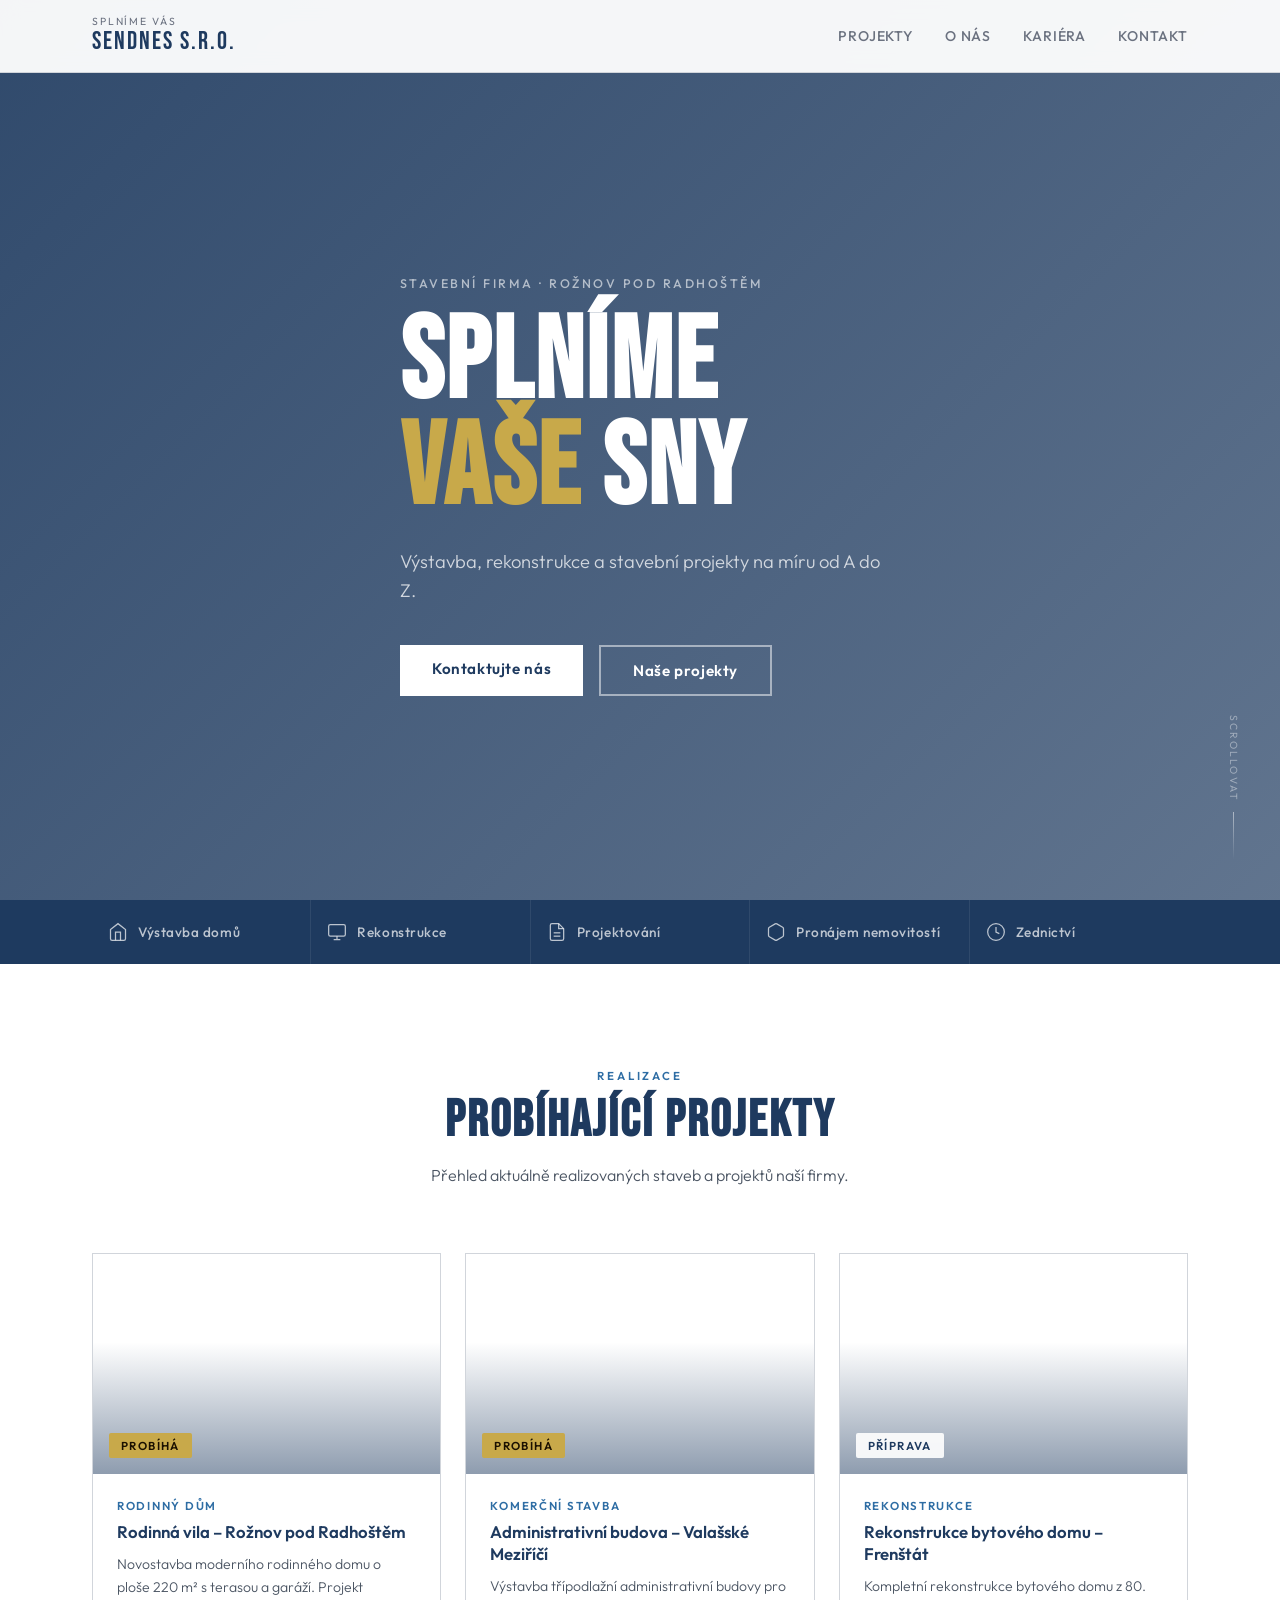
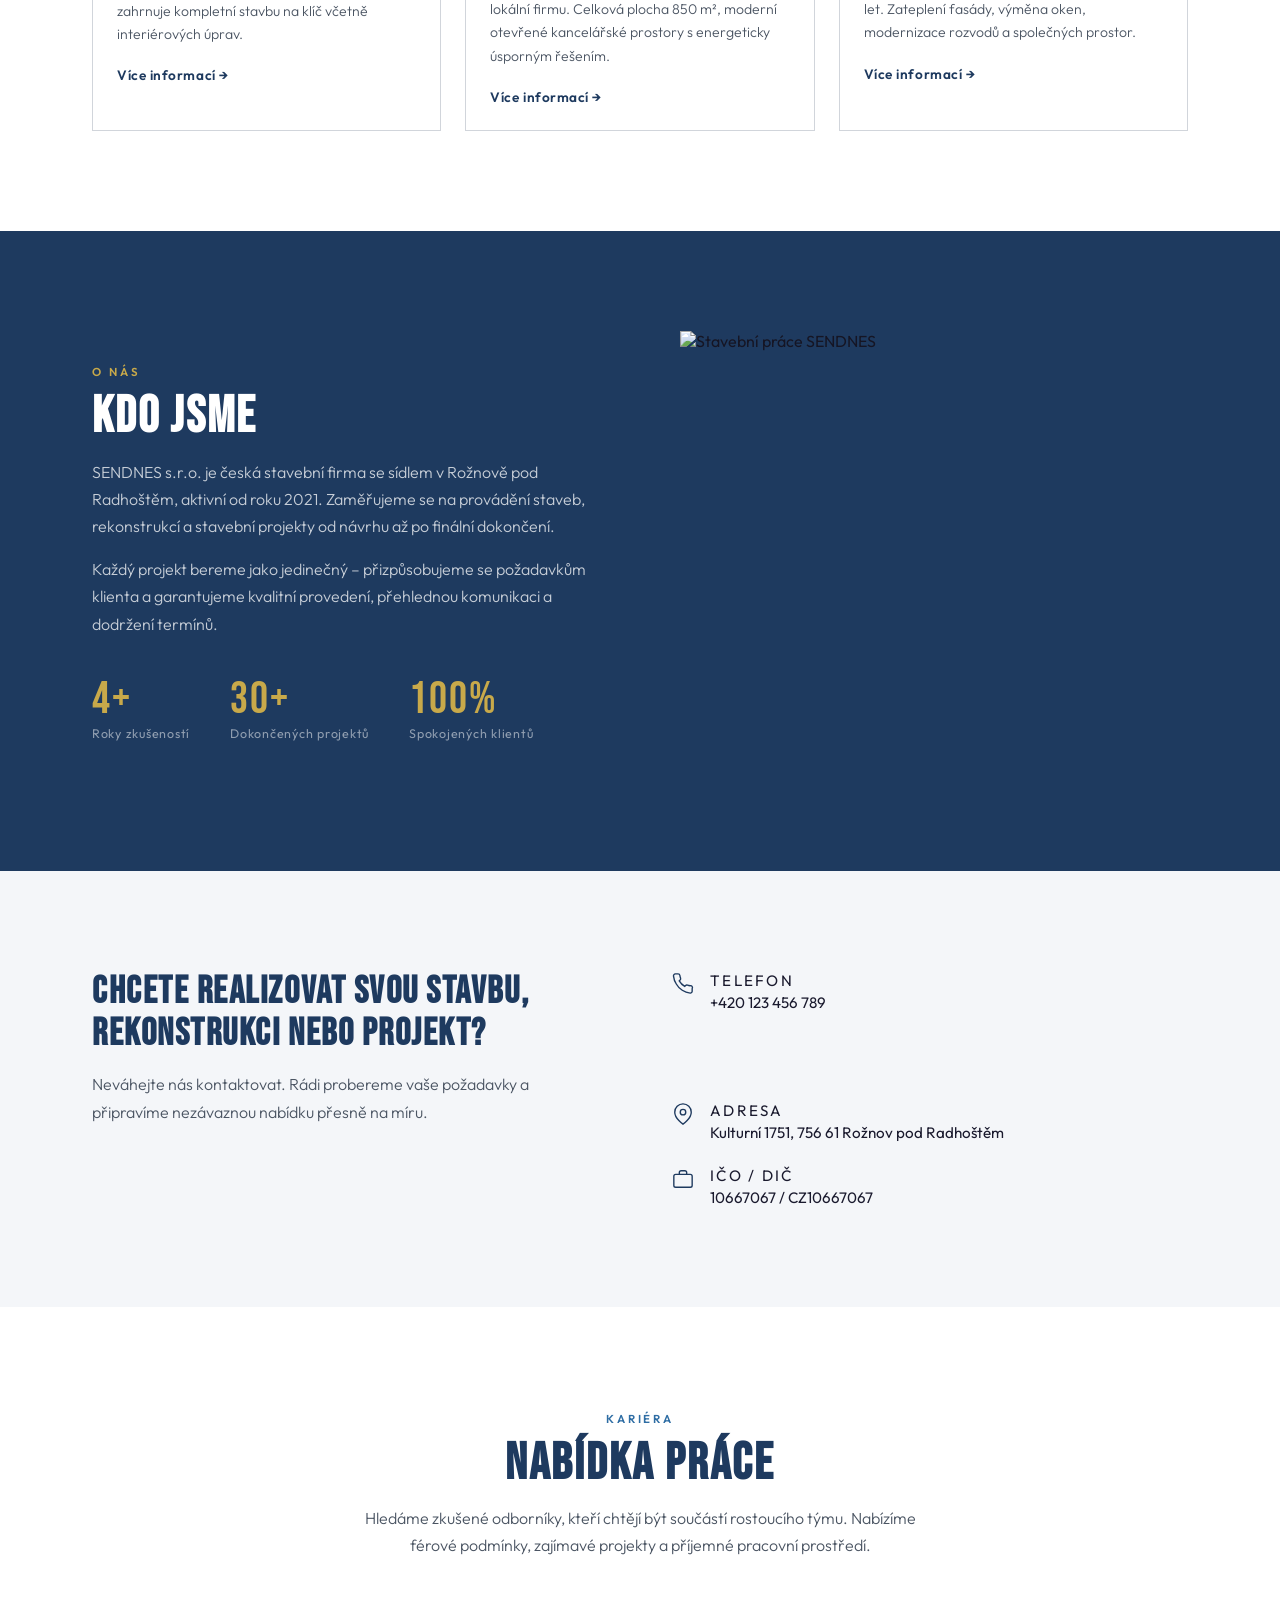
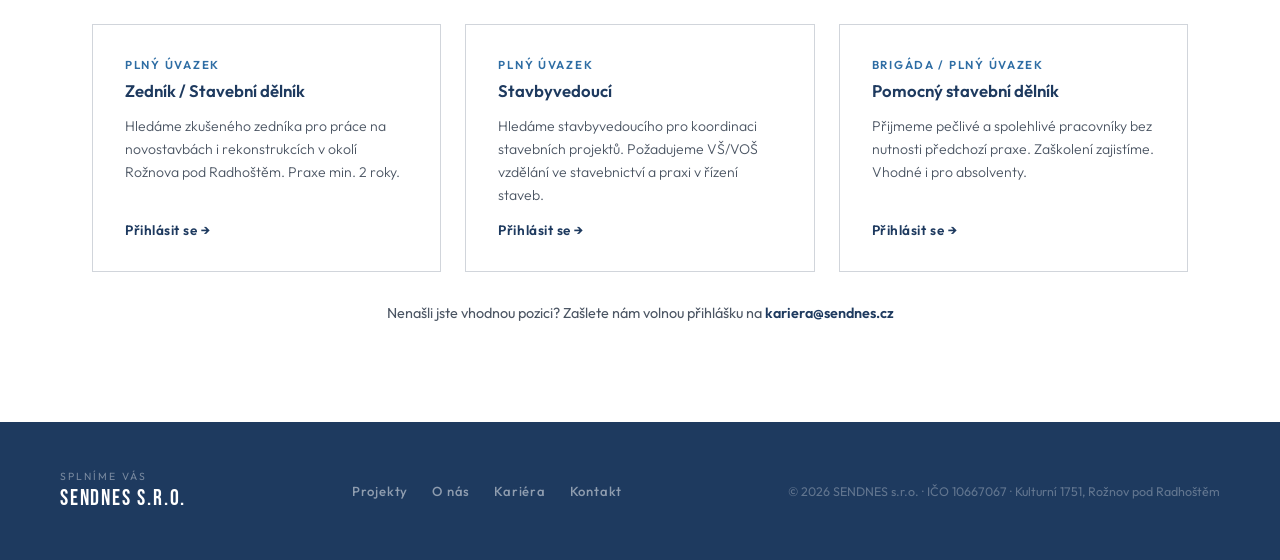
==== index.html @ 72c1f451 "Add files via upload" ====
<!DOCTYPE html>
<html lang="cs">
<head>
  <meta charset="UTF-8" />
  <meta name="viewport" content="width=device-width, initial-scale=1.0"/>
  <title>SENDNES s.r.o. – Stavební firma Rožnov pod Radhoštěm</title>
  <link rel="stylesheet" href="style.css"/>
  <link href="https://fonts.googleapis.com/css2?family=Bebas+Neue&family=Outfit:wght@300;400;500;600;700&display=swap" rel="stylesheet"/>
</head>
<body>
 
<!-- ─── NAV ─────────────────────────────────────── -->
<header id="site-header">
  <div class="nav-inner">
    <a href="#" class="brand">
      <span class="brand-slogan">Splníme vás</span>
      <span class="brand-name">SENDNES s.r.o.</span>
    </a>
    <nav class="main-nav">
      <a href="#projekty">Projekty</a>
      <a href="#o-nas">O nás</a>
      <a href="#nabidka-prace">Kariéra</a>
      <a href="#kontakt">Kontakt</a>
    </nav>
    <button class="burger" id="burger" aria-label="Menu">
      <span></span><span></span><span></span>
    </button>
  </div>
  <div class="mobile-menu" id="mobile-menu">
    <a href="#projekty" class="mobile-link">Projekty</a>
    <a href="#o-nas" class="mobile-link">O nás</a>
    <a href="#nabidka-prace" class="mobile-link">Kariéra</a>
    <a href="#kontakt" class="mobile-link">Kontakt</a>
  </div>
</header>
 
<!-- ─── HERO ─────────────────────────────────────── -->
<section class="hero">
  <div class="hero-bg"></div>
  <div class="hero-content">
    <p class="hero-tag">Stavební firma · Rožnov pod Radhoštěm</p>
    <h1 class="hero-title">
      Splníme<br/>
      <span class="hero-accent">vaše</span> sny
    </h1>
    <p class="hero-sub">Výstavba, rekonstrukce a stavební projekty na míru od A do Z.</p>
    <div class="hero-cta">
      <a href="#kontakt" class="btn btn-primary">Kontaktujte nás</a>
      <a href="#projekty" class="btn btn-outline">Naše projekty</a>
    </div>
  </div>
  <div class="hero-scroll">
    <span>Scrollovat</span>
    <div class="scroll-line"></div>
  </div>
</section>
 
<!-- ─── SERVICES STRIP ────────────────────────────── -->
<section class="services-strip">
  <div class="strip-inner">
    <div class="strip-item">
      <svg viewBox="0 0 24 24" fill="none" stroke="currentColor" stroke-width="1.5"><path d="M3 9l9-7 9 7v11a2 2 0 0 1-2 2H5a2 2 0 0 1-2-2z"/><polyline points="9 22 9 12 15 12 15 22"/></svg>
      <span>Výstavba domů</span>
    </div>
    <div class="strip-item">
      <svg viewBox="0 0 24 24" fill="none" stroke="currentColor" stroke-width="1.5"><rect x="2" y="3" width="20" height="14" rx="2"/><path d="M8 21h8m-4-4v4"/></svg>
      <span>Rekonstrukce</span>
    </div>
    <div class="strip-item">
      <svg viewBox="0 0 24 24" fill="none" stroke="currentColor" stroke-width="1.5"><path d="M14 2H6a2 2 0 0 0-2 2v16a2 2 0 0 0 2 2h12a2 2 0 0 0 2-2V8z"/><polyline points="14 2 14 8 20 8"/><line x1="16" y1="13" x2="8" y2="13"/><line x1="16" y1="17" x2="8" y2="17"/></svg>
      <span>Projektování</span>
    </div>
    <div class="strip-item">
      <svg viewBox="0 0 24 24" fill="none" stroke="currentColor" stroke-width="1.5"><path d="M21 16V8a2 2 0 0 0-1-1.73l-7-4a2 2 0 0 0-2 0l-7 4A2 2 0 0 0 3 8v8a2 2 0 0 0 1 1.73l7 4a2 2 0 0 0 2 0l7-4A2 2 0 0 0 21 16z"/></svg>
      <span>Pronájem nemovitostí</span>
    </div>
    <div class="strip-item">
      <svg viewBox="0 0 24 24" fill="none" stroke="currentColor" stroke-width="1.5"><circle cx="12" cy="12" r="10"/><polyline points="12 6 12 12 16 14"/></svg>
      <span>Zednictví</span>
    </div>
  </div>
</section>
 
<!-- ─── PROJECTS ──────────────────────────────────── -->
<section class="section" id="projekty">
  <div class="container">
    <div class="section-header">
      <span class="section-tag">Realizace</span>
      <h2 class="section-title">Probíhající projekty</h2>
      <p class="section-desc">Přehled aktuálně realizovaných staveb a projektů naší firmy.</p>
    </div>
    <div class="projects-grid">
 
      <!-- Project 1 -->
      <article class="project-card" data-project="1">
        <div class="project-img" style="background-image:url('https://images.unsplash.com/photo-1504307651254-35680f356dfd?w=800&q=80')">
          <div class="project-overlay">
            <span class="project-status ongoing">Probíhá</span>
          </div>
        </div>
        <div class="project-body">
          <span class="project-type">Rodinný dům</span>
          <h3>Rodinná vila – Rožnov pod Radhoštěm</h3>
          <p>Novostavba moderního rodinného domu o ploše 220 m² s terasou a garáží. Projekt zahrnuje kompletní stavbu na klíč včetně interiérových úprav.</p>
          <button class="project-detail-btn" onclick="openModal(1)">Více informací →</button>
        </div>
      </article>
 
      <!-- Project 2 -->
      <article class="project-card" data-project="2">
        <div class="project-img" style="background-image:url('https://images.unsplash.com/photo-1503387762-592deb58ef4e?w=800&q=80')">
          <div class="project-overlay">
            <span class="project-status ongoing">Probíhá</span>
          </div>
        </div>
        <div class="project-body">
          <span class="project-type">Komerční stavba</span>
          <h3>Administrativní budova – Valašské Meziříčí</h3>
          <p>Výstavba třípodlažní administrativní budovy pro lokální firmu. Celková plocha 850 m², moderní otevřené kancelářské prostory s energeticky úsporným řešením.</p>
          <button class="project-detail-btn" onclick="openModal(2)">Více informací →</button>
        </div>
      </article>
 
      <!-- Project 3 -->
      <article class="project-card" data-project="3">
        <div class="project-img" style="background-image:url('https://images.unsplash.com/photo-1558618666-fcd25c85cd64?w=800&q=80')">
          <div class="project-overlay">
            <span class="project-status planning">Příprava</span>
          </div>
        </div>
        <div class="project-body">
          <span class="project-type">Rekonstrukce</span>
          <h3>Rekonstrukce bytového domu – Frenštát</h3>
          <p>Kompletní rekonstrukce bytového domu z 80. let. Zateplení fasády, výměna oken, modernizace rozvodů a společných prostor.</p>
          <button class="project-detail-btn" onclick="openModal(3)">Více informací →</button>
        </div>
      </article>
 
    </div>
  </div>
</section>
 
<!-- ─── ABOUT ──────────────────────────────────────── -->
<section class="section section-dark" id="o-nas">
  <div class="container about-grid">
    <div class="about-text">
      <span class="section-tag light">O nás</span>
      <h2 class="section-title light">Kdo jsme</h2>
      <p>SENDNES s.r.o. je česká stavební firma se sídlem v Rožnově pod Radhoštěm, aktivní od roku 2021. Zaměřujeme se na provádění staveb, rekonstrukcí a stavební projekty od návrhu až po finální dokončení.</p>
      <p>Každý projekt bereme jako jedinečný – přizpůsobujeme se požadavkům klienta a garantujeme kvalitní provedení, přehlednou komunikaci a dodržení termínů.</p>
      <div class="about-stats">
        <div class="stat"><span class="stat-num">4+</span><span class="stat-label">Roky zkušeností</span></div>
        <div class="stat"><span class="stat-num">30+</span><span class="stat-label">Dokončených projektů</span></div>
        <div class="stat"><span class="stat-num">100%</span><span class="stat-label">Spokojených klientů</span></div>
      </div>
    </div>
    <div class="about-img">
      <img src="https://images.unsplash.com/photo-1581578731548-c64695cc6952?w=700&q=80" alt="Stavební práce SENDNES"/>
    </div>
  </div>
</section>
 
<!-- ─── CONTACT CTA ────────────────────────────────── -->
<section class="cta-section" id="kontakt">
  <div class="container">
    <div class="cta-box">
      <div class="cta-text">
        <h2>Chcete realizovat svou stavbu, rekonstrukci nebo projekt?</h2>
        <p>Neváhejte nás kontaktovat. Rádi probereme vaše požadavky a připravíme nezávaznou nabídku přesně na míru.</p>
      </div>
      <div class="contact-details">
        <div class="contact-item">
          <svg viewBox="0 0 24 24" fill="none" stroke="currentColor" stroke-width="1.5"><path d="M22 16.92v3a2 2 0 0 1-2.18 2 19.79 19.79 0 0 1-8.63-3.07A19.5 19.5 0 0 1 4.69 12 19.79 19.79 0 0 1 1.65 3.35 2 2 0 0 1 3.62 1h3a2 2 0 0 1 2 1.72c.127.96.361 1.903.7 2.81a2 2 0 0 1-.45 2.11L7.91 8.6a16 16 0 0 0 6 6l.92-.92a2 2 0 0 1 2.11-.45c.907.339 1.85.573 2.81.7A2 2 0 0 1 22 16.92z"/></svg>
          <div>
            <span class="contact-label">Telefon</span>
            <a href="tel:+420123456789">+420 123 456 789</a>
          </div>
        </div>
        <div class="contact-item">
          <svg viewBox="0 0 24 24" fill="none" stroke="currentColor" stroke-width="1.5"><path d="M4 4h16c1.1 0 2 .9 2 2v12c0 1.1-.9 2-2 2H4c-1.1 0-2-.9-2-2V6c0-1.1.9-2 2-2z"/><polyline points="22,6 12,13 2,6"/></svg>
          <div>
            <span class="contact-label">E-mail</span>
            <a href="mailto:info@sendnes.cz">info@sendnes.cz</a>
          </div>
        </div>
        <div class="contact-item">
          <svg viewBox="0 0 24 24" fill="none" stroke="currentColor" stroke-width="1.5"><path d="M21 10c0 7-9 13-9 13s-9-6-9-13a9 9 0 0 1 18 0z"/><circle cx="12" cy="10" r="3"/></svg>
          <div>
            <span class="contact-label">Adresa</span>
            <span>Kulturní 1751, 756 61 Rožnov pod Radhoštěm</span>
          </div>
        </div>
        <div class="contact-item">
          <svg viewBox="0 0 24 24" fill="none" stroke="currentColor" stroke-width="1.5"><rect x="2" y="7" width="20" height="14" rx="2"/><path d="M16 7V5a2 2 0 0 0-2-2h-4a2 2 0 0 0-2 2v2"/></svg>
          <div>
            <span class="contact-label">IČO / DIČ</span>
            <span>10667067 / CZ10667067</span>
          </div>
        </div>
      </div>
    </div>
  </div>
</section>
 
<!-- ─── CAREERS ─────────────────────────────────────── -->
<section class="section" id="nabidka-prace">
  <div class="container">
    <div class="section-header">
      <span class="section-tag">Kariéra</span>
      <h2 class="section-title">Nabídka práce</h2>
      <p class="section-desc">Hledáme zkušené odborníky, kteří chtějí být součástí rostoucího týmu. Nabízíme férové podmínky, zajímavé projekty a příjemné pracovní prostředí.</p>
    </div>
    <div class="jobs-grid">
      <div class="job-card">
        <div class="job-header">
          <span class="job-tag">Plný úvazek</span>
          <h3>Zedník / Stavební dělník</h3>
        </div>
        <p>Hledáme zkušeného zedníka pro práce na novostavbách i rekonstrukcích v okolí Rožnova pod Radhoštěm. Praxe min. 2 roky.</p>
        <a href="mailto:kariera@sendnes.cz?subject=Přihláška: Zedník" class="btn btn-job">Přihlásit se →</a>
      </div>
      <div class="job-card">
        <div class="job-header">
          <span class="job-tag">Plný úvazek</span>
          <h3>Stavbyvedoucí</h3>
        </div>
        <p>Hledáme stavbyvedoucího pro koordinaci stavebních projektů. Požadujeme VŠ/VOŠ vzdělání ve stavebnictví a praxi v řízení staveb.</p>
        <a href="mailto:kariera@sendnes.cz?subject=Přihláška: Stavbyvedoucí" class="btn btn-job">Přihlásit se →</a>
      </div>
      <div class="job-card">
        <div class="job-header">
          <span class="job-tag">Brigáda / Plný úvazek</span>
          <h3>Pomocný stavební dělník</h3>
        </div>
        <p>Přijmeme pečlivé a spolehlivé pracovníky bez nutnosti předchozí praxe. Zaškolení zajistíme. Vhodné i pro absolventy.</p>
        <a href="mailto:kariera@sendnes.cz?subject=Přihláška: Pomocný dělník" class="btn btn-job">Přihlásit se →</a>
      </div>
    </div>
    <p class="jobs-note">Nenašli jste vhodnou pozici? Zašlete nám volnou přihlášku na <a href="mailto:kariera@sendnes.cz">kariera@sendnes.cz</a></p>
  </div>
</section>
 
<!-- ─── FOOTER ─────────────────────────────────────── -->
<footer class="footer">
  <div class="footer-inner">
    <div class="footer-brand">
      <span class="footer-slogan">Splníme vás</span>
      <span class="footer-name">SENDNES s.r.o.</span>
    </div>
    <div class="footer-links">
      <a href="#projekty">Projekty</a>
      <a href="#o-nas">O nás</a>
      <a href="#nabidka-prace">Kariéra</a>
      <a href="#kontakt">Kontakt</a>
    </div>
    <div class="footer-legal">
      <p>© 2026 SENDNES s.r.o. · IČO 10667067 · Kulturní 1751, Rožnov pod Radhoštěm</p>
    </div>
  </div>
</footer>
 
<!-- ─── PROJECT MODAL ──────────────────────────────── -->
<div class="modal-overlay" id="modal-overlay" onclick="closeModal()">
  <div class="modal" id="modal" onclick="event.stopPropagation()">
    <button class="modal-close" onclick="closeModal()">✕</button>
    <div id="modal-content"></div>
  </div>
</div>
 
<script src="script.js"></script>
</body>
</html>
---- style.css ----
/* ─── VARIABLES ───────────────────────────────────── */
:root {
    --blue:       #1E3A5F;
    --blue-mid:   #2B527F;
    --blue-light: #2E6DA4;
    --gray:       #6B7280;
    --gray-light: #D1D5DB;
    --gray-bg:    #F4F6F9;
    --white:      #FFFFFF;
    --accent:     #C8A94A;
    --text:       #1A1A2E;
    --text-soft:  #4B5563;
   
    --font-display: 'Bebas Neue', sans-serif;
    --font-body:    'Outfit', sans-serif;
   
    --radius: 4px;
    --shadow: 0 4px 24px rgba(30,58,95,0.10);
    --shadow-lg: 0 12px 48px rgba(30,58,95,0.18);
    --transition: 0.28s cubic-bezier(0.4,0,0.2,1);
  }
   
  /* ─── RESET ────────────────────────────────────────── */
  *, *::before, *::after { box-sizing: border-box; margin: 0; padding: 0; }
  html { scroll-behavior: smooth; font-size: 16px; }
  body {
    font-family: var(--font-body);
    color: var(--text);
    background: var(--white);
    overflow-x: hidden;
  }
  img { display: block; max-width: 100%; }
  a { color: inherit; text-decoration: none; }
   
  /* ─── UTILITIES ────────────────────────────────────── */
  .container { max-width: 1160px; margin: 0 auto; padding: 0 32px; }
   
  .btn {
    display: inline-block;
    padding: 14px 32px;
    font-family: var(--font-body);
    font-weight: 600;
    font-size: 0.95rem;
    letter-spacing: 0.04em;
    cursor: pointer;
    border: none;
    transition: var(--transition);
  }
  .btn-primary {
    background: var(--white);
    color: var(--blue);
  }
  .btn-primary:hover { background: var(--gray-light); }
  .btn-outline {
    background: transparent;
    color: var(--white);
    border: 2px solid rgba(255,255,255,0.5);
  }
  .btn-outline:hover { border-color: var(--white); background: rgba(255,255,255,0.08); }
   
  /* ─── HEADER ───────────────────────────────────────── */
  #site-header {
    position: fixed;
    top: 0; left: 0; right: 0;
    z-index: 900;
    background: rgba(255,255,255,0.95);
    backdrop-filter: blur(10px);
    border-bottom: 1px solid var(--gray-light);
    transition: var(--transition);
  }
  #site-header.scrolled {
    box-shadow: var(--shadow);
  }
  .nav-inner {
    max-width: 1160px;
    margin: 0 auto;
    padding: 0 32px;
    height: 72px;
    display: flex;
    align-items: center;
    justify-content: space-between;
  }
  .brand {
    display: flex;
    flex-direction: column;
    line-height: 1;
    gap: 2px;
  }
  .brand-slogan {
    font-family: var(--font-body);
    font-size: 0.65rem;
    font-weight: 400;
    letter-spacing: 0.18em;
    color: var(--gray);
    text-transform: uppercase;
  }
  .brand-name {
    font-family: var(--font-display);
    font-size: 1.55rem;
    letter-spacing: 0.08em;
    color: var(--blue);
  }
  .main-nav { display: flex; gap: 32px; }
  .main-nav a {
    font-size: 0.88rem;
    font-weight: 500;
    letter-spacing: 0.06em;
    text-transform: uppercase;
    color: var(--gray);
    position: relative;
    transition: color var(--transition);
  }
  .main-nav a::after {
    content: '';
    position: absolute;
    bottom: -4px; left: 0;
    width: 0; height: 2px;
    background: var(--blue);
    transition: width var(--transition);
  }
  .main-nav a:hover { color: var(--blue); }
  .main-nav a:hover::after { width: 100%; }
   
  /* Burger */
  .burger {
    display: none;
    flex-direction: column;
    gap: 5px;
    background: none;
    border: none;
    cursor: pointer;
    padding: 4px;
  }
  .burger span {
    width: 24px; height: 2px;
    background: var(--blue);
    display: block;
    transition: var(--transition);
  }
   
  /* Mobile menu */
  .mobile-menu {
    display: none;
    flex-direction: column;
    padding: 16px 32px 24px;
    border-top: 1px solid var(--gray-light);
    background: var(--white);
  }
  .mobile-menu.open { display: flex; }
  .mobile-link {
    padding: 12px 0;
    font-weight: 600;
    font-size: 1rem;
    color: var(--blue);
    border-bottom: 1px solid var(--gray-light);
  }
   
  /* ─── HERO ─────────────────────────────────────────── */
  .hero {
    position: relative;
    height: 100vh;
    min-height: 600px;
    display: flex;
    align-items: center;
    overflow: hidden;
  }
  .hero-bg {
    position: absolute;
    inset: 0;
    background:
      linear-gradient(135deg, rgba(30,58,95,0.92) 0%, rgba(30,58,95,0.7) 100%),
      url('https://images.unsplash.com/photo-1541976590-713941681591?w=1600&q=80') center/cover no-repeat;
  }
  .hero-content {
    position: relative;
    z-index: 2;
    max-width: 1160px;
    margin: 0 auto;
    padding: 0 32px;
    padding-top: 72px;
  }
  .hero-tag {
    font-size: 0.78rem;
    font-weight: 500;
    letter-spacing: 0.2em;
    text-transform: uppercase;
    color: rgba(255,255,255,0.6);
    margin-bottom: 20px;
    opacity: 0;
    animation: fadeUp 0.7s 0.2s forwards;
  }
  .hero-title {
    font-family: var(--font-display);
    font-size: clamp(64px, 9vw, 120px);
    line-height: 0.92;
    color: var(--white);
    letter-spacing: 0.02em;
    margin-bottom: 24px;
    opacity: 0;
    animation: fadeUp 0.7s 0.4s forwards;
  }
  .hero-accent { color: var(--accent); }
  .hero-sub {
    font-size: 1.15rem;
    color: rgba(255,255,255,0.75);
    max-width: 480px;
    line-height: 1.6;
    margin-bottom: 40px;
    font-weight: 300;
    opacity: 0;
    animation: fadeUp 0.7s 0.6s forwards;
  }
  .hero-cta {
    display: flex;
    gap: 16px;
    flex-wrap: wrap;
    opacity: 0;
    animation: fadeUp 0.7s 0.8s forwards;
  }
  .hero-scroll {
    position: absolute;
    bottom: 40px;
    right: 40px;
    display: flex;
    flex-direction: column;
    align-items: center;
    gap: 10px;
    z-index: 2;
  }
  .hero-scroll span {
    font-size: 0.65rem;
    letter-spacing: 0.2em;
    text-transform: uppercase;
    color: rgba(255,255,255,0.4);
    writing-mode: vertical-rl;
  }
  .scroll-line {
    width: 1px; height: 48px;
    background: linear-gradient(to bottom, rgba(255,255,255,0.5), transparent);
    animation: scrollPulse 2s infinite;
  }
  @keyframes scrollPulse {
    0%, 100% { opacity: 0.4; transform: scaleY(1); }
    50% { opacity: 1; transform: scaleY(1.2); }
  }
  @keyframes fadeUp {
    from { opacity: 0; transform: translateY(24px); }
    to   { opacity: 1; transform: translateY(0); }
  }
   
  /* ─── SERVICES STRIP ─────────────────────────────── */
  .services-strip {
    background: var(--blue);
    padding: 0;
  }
  .strip-inner {
    max-width: 1160px;
    margin: 0 auto;
    padding: 0 32px;
    display: flex;
    justify-content: space-between;
    flex-wrap: wrap;
  }
  .strip-item {
    display: flex;
    align-items: center;
    gap: 10px;
    padding: 22px 16px;
    color: rgba(255,255,255,0.7);
    font-size: 0.85rem;
    font-weight: 500;
    letter-spacing: 0.04em;
    transition: color var(--transition);
    flex: 1;
    min-width: 140px;
    border-right: 1px solid rgba(255,255,255,0.08);
  }
  .strip-item:last-child { border-right: none; }
  .strip-item:hover { color: var(--white); }
  .strip-item svg { width: 20px; height: 20px; flex-shrink: 0; }
   
  /* ─── SECTION BASE ───────────────────────────────── */
  .section { padding: 100px 0; }
  .section-dark { background: var(--blue); }
  .section-header {
    text-align: center;
    max-width: 600px;
    margin: 0 auto 64px;
  }
  .section-tag {
    display: inline-block;
    font-size: 0.72rem;
    font-weight: 600;
    letter-spacing: 0.25em;
    text-transform: uppercase;
    color: var(--blue-light);
    margin-bottom: 12px;
  }
  .section-tag.light { color: var(--accent); }
  .section-title {
    font-family: var(--font-display);
    font-size: clamp(36px, 4vw, 52px);
    letter-spacing: 0.04em;
    color: var(--blue);
    line-height: 1;
    margin-bottom: 16px;
  }
  .section-title.light { color: var(--white); }
  .section-desc { color: var(--text-soft); line-height: 1.7; font-weight: 300; }
   
  /* ─── PROJECTS GRID ──────────────────────────────── */
  .projects-grid {
    display: grid;
    grid-template-columns: repeat(3, 1fr);
    gap: 24px;
  }
  .project-card {
    background: var(--white);
    border: 1px solid var(--gray-light);
    overflow: hidden;
    transition: transform var(--transition), box-shadow var(--transition);
    cursor: pointer;
  }
  .project-card:hover {
    transform: translateY(-6px);
    box-shadow: var(--shadow-lg);
  }
  .project-img {
    height: 220px;
    background-size: cover;
    background-position: center;
    position: relative;
  }
  .project-overlay {
    position: absolute;
    inset: 0;
    background: linear-gradient(to bottom, transparent 40%, rgba(30,58,95,0.5) 100%);
    display: flex;
    align-items: flex-end;
    padding: 16px;
  }
  .project-status {
    font-size: 0.72rem;
    font-weight: 600;
    letter-spacing: 0.12em;
    text-transform: uppercase;
    padding: 5px 12px;
    border-radius: 2px;
  }
  .project-status.ongoing { background: var(--accent); color: #1a1000; }
  .project-status.planning { background: rgba(255,255,255,0.9); color: var(--blue); }
  .project-body { padding: 24px; }
  .project-type {
    font-size: 0.72rem;
    font-weight: 600;
    letter-spacing: 0.15em;
    text-transform: uppercase;
    color: var(--blue-light);
    display: block;
    margin-bottom: 8px;
  }
  .project-body h3 {
    font-size: 1.05rem;
    font-weight: 600;
    margin-bottom: 10px;
    color: var(--blue);
    line-height: 1.3;
  }
  .project-body p {
    font-size: 0.88rem;
    color: var(--text-soft);
    line-height: 1.65;
    margin-bottom: 18px;
    font-weight: 300;
  }
  .project-detail-btn {
    background: none;
    border: none;
    font-family: var(--font-body);
    font-size: 0.85rem;
    font-weight: 600;
    color: var(--blue);
    cursor: pointer;
    letter-spacing: 0.04em;
    transition: color var(--transition);
    padding: 0;
  }
  .project-detail-btn:hover { color: var(--blue-light); }
   
  /* ─── ABOUT ──────────────────────────────────────── */
  .about-grid {
    display: grid;
    grid-template-columns: 1fr 1fr;
    gap: 80px;
    align-items: center;
  }
  .about-text p {
    color: rgba(255,255,255,0.75);
    line-height: 1.7;
    margin-bottom: 16px;
    font-weight: 300;
    font-size: 1rem;
  }
  .about-stats {
    display: flex;
    gap: 40px;
    margin-top: 40px;
  }
  .stat { display: flex; flex-direction: column; gap: 4px; }
  .stat-num {
    font-family: var(--font-display);
    font-size: 2.8rem;
    color: var(--accent);
    letter-spacing: 0.04em;
    line-height: 1;
  }
  .stat-label {
    font-size: 0.78rem;
    color: rgba(255,255,255,0.5);
    font-weight: 400;
    letter-spacing: 0.06em;
  }
  .about-img img {
    width: 100%;
    height: 440px;
    object-fit: cover;
    filter: saturate(0.7) contrast(1.05);
  }
   
  /* ─── CONTACT CTA ─────────────────────────────────── */
  .cta-section { padding: 100px 0; background: var(--gray-bg); }
  .cta-box {
    display: grid;
    grid-template-columns: 1fr 1fr;
    gap: 64px;
    align-items: start;
  }
  .cta-text h2 {
    font-family: var(--font-display);
    font-size: clamp(28px, 3vw, 42px);
    color: var(--blue);
    letter-spacing: 0.04em;
    line-height: 1.1;
    margin-bottom: 16px;
  }
  .cta-text p {
    color: var(--text-soft);
    line-height: 1.7;
    font-weight: 300;
  }
  .contact-details { display: flex; flex-direction: column; gap: 24px; }
  .contact-item {
    display: flex;
    gap: 16px;
    align-items: flex-start;
  }
  .contact-item svg {
    width: 22px; height: 22px;
    color: var(--blue);
    flex-shrink: 0;
    margin-top: 2px;
  }
  .contact-item div { display: flex; flex-direction: column; gap: 3px; }
  .contact-label {
    font-size: 0.72rem;
    font-weight: 600;
    letter-spacing: 0.15em;
    text-transform: uppercase;
    color: var(--gray);
  }
  .contact-item a,
  .contact-item span {
    font-size: 0.95rem;
    color: var(--text);
    font-weight: 400;
  }
  .contact-item a:hover { color: var(--blue); }
   
  /* ─── CAREERS ─────────────────────────────────────── */
  .jobs-grid {
    display: grid;
    grid-template-columns: repeat(3, 1fr);
    gap: 24px;
    margin-bottom: 32px;
  }
  .job-card {
    border: 1px solid var(--gray-light);
    padding: 32px;
    display: flex;
    flex-direction: column;
    gap: 14px;
    transition: border-color var(--transition), box-shadow var(--transition);
  }
  .job-card:hover {
    border-color: var(--blue);
    box-shadow: var(--shadow);
  }
  .job-header { display: flex; flex-direction: column; gap: 8px; }
  .job-tag {
    font-size: 0.72rem;
    font-weight: 600;
    letter-spacing: 0.15em;
    text-transform: uppercase;
    color: var(--blue-light);
  }
  .job-card h3 {
    font-size: 1.05rem;
    font-weight: 600;
    color: var(--blue);
  }
  .job-card p {
    font-size: 0.88rem;
    color: var(--text-soft);
    line-height: 1.65;
    font-weight: 300;
    flex: 1;
  }
  .btn-job {
    display: inline-block;
    font-size: 0.85rem;
    font-weight: 600;
    color: var(--blue);
    letter-spacing: 0.04em;
    transition: color var(--transition);
    padding: 0;
    background: none;
    border: none;
    font-family: var(--font-body);
    cursor: pointer;
    text-align: left;
  }
  .btn-job:hover { color: var(--blue-light); }
  .jobs-note {
    text-align: center;
    font-size: 0.9rem;
    color: var(--text-soft);
  }
  .jobs-note a { color: var(--blue); font-weight: 600; }
  .jobs-note a:hover { text-decoration: underline; }
   
  /* ─── FOOTER ──────────────────────────────────────── */
  .footer {
    background: var(--blue);
    padding: 48px 32px;
  }
  .footer-inner {
    max-width: 1160px;
    margin: 0 auto;
    display: flex;
    flex-wrap: wrap;
    gap: 24px;
    align-items: center;
    justify-content: space-between;
  }
  .footer-brand { display: flex; flex-direction: column; gap: 2px; }
  .footer-slogan {
    font-size: 0.65rem;
    letter-spacing: 0.2em;
    text-transform: uppercase;
    color: rgba(255,255,255,0.4);
  }
  .footer-name {
    font-family: var(--font-display);
    font-size: 1.4rem;
    letter-spacing: 0.08em;
    color: var(--white);
  }
  .footer-links { display: flex; gap: 24px; flex-wrap: wrap; }
  .footer-links a {
    font-size: 0.82rem;
    color: rgba(255,255,255,0.5);
    font-weight: 500;
    letter-spacing: 0.06em;
    transition: color var(--transition);
  }
  .footer-links a:hover { color: var(--white); }
  .footer-legal { color: rgba(255,255,255,0.3); font-size: 0.78rem; }
   
  /* ─── MODAL ───────────────────────────────────────── */
  .modal-overlay {
    position: fixed;
    inset: 0;
    background: rgba(10,20,40,0.7);
    backdrop-filter: blur(6px);
    z-index: 1000;
    display: flex;
    align-items: center;
    justify-content: center;
    padding: 32px;
    opacity: 0;
    pointer-events: none;
    transition: opacity var(--transition);
  }
  .modal-overlay.open {
    opacity: 1;
    pointer-events: all;
  }
  .modal {
    background: var(--white);
    max-width: 680px;
    width: 100%;
    max-height: 80vh;
    overflow-y: auto;
    padding: 48px;
    position: relative;
    transform: translateY(20px);
    transition: transform var(--transition);
  }
  .modal-overlay.open .modal { transform: translateY(0); }
  .modal-close {
    position: absolute;
    top: 20px; right: 24px;
    background: none;
    border: none;
    font-size: 1.2rem;
    cursor: pointer;
    color: var(--gray);
  }
  .modal-close:hover { color: var(--blue); }
  .modal-project-img {
    width: 100%;
    height: 280px;
    object-fit: cover;
    margin-bottom: 28px;
  }
  .modal-tag {
    font-size: 0.72rem;
    font-weight: 600;
    letter-spacing: 0.15em;
    text-transform: uppercase;
    color: var(--blue-light);
    display: block;
    margin-bottom: 8px;
  }
  .modal h2 {
    font-family: var(--font-display);
    font-size: 2rem;
    color: var(--blue);
    letter-spacing: 0.04em;
    margin-bottom: 16px;
  }
  .modal p {
    color: var(--text-soft);
    line-height: 1.7;
    margin-bottom: 12px;
    font-size: 0.95rem;
  }
  .modal-details {
    display: grid;
    grid-template-columns: 1fr 1fr;
    gap: 16px;
    margin-top: 24px;
    padding-top: 24px;
    border-top: 1px solid var(--gray-light);
  }
  .modal-detail-item { display: flex; flex-direction: column; gap: 4px; }
  .modal-detail-label {
    font-size: 0.7rem;
    font-weight: 600;
    letter-spacing: 0.15em;
    text-transform: uppercase;
    color: var(--gray);
  }
  .modal-detail-value { font-size: 0.92rem; color: var(--text); font-weight: 500; }
   
  /* ─── RESPONSIVE ──────────────────────────────────── */
  @media (max-width: 960px) {
    .projects-grid, .jobs-grid { grid-template-columns: 1fr 1fr; }
    .about-grid { grid-template-columns: 1fr; gap: 48px; }
    .cta-box { grid-template-columns: 1fr; gap: 40px; }
    .about-img img { height: 300px; }
  }
  @media (max-width: 680px) {
    .main-nav { display: none; }
    .burger { display: flex; }
    .projects-grid, .jobs-grid { grid-template-columns: 1fr; }
    .hero-title { font-size: 56px; }
    .strip-inner { gap: 0; }
    .strip-item { flex: 0 0 50%; border-bottom: 1px solid rgba(255,255,255,0.08); }
    .strip-item:nth-child(odd) { border-right: 1px solid rgba(255,255,255,0.08); }
    .strip-item:nth-child(even) { border-right: none; }
    .about-stats { gap: 24px; flex-wrap: wrap; }
    .modal { padding: 32px 24px; }
    .modal-details { grid-template-columns: 1fr; }
    .footer-inner { flex-direction: column; align-items: flex-start; gap: 20px; }
  }
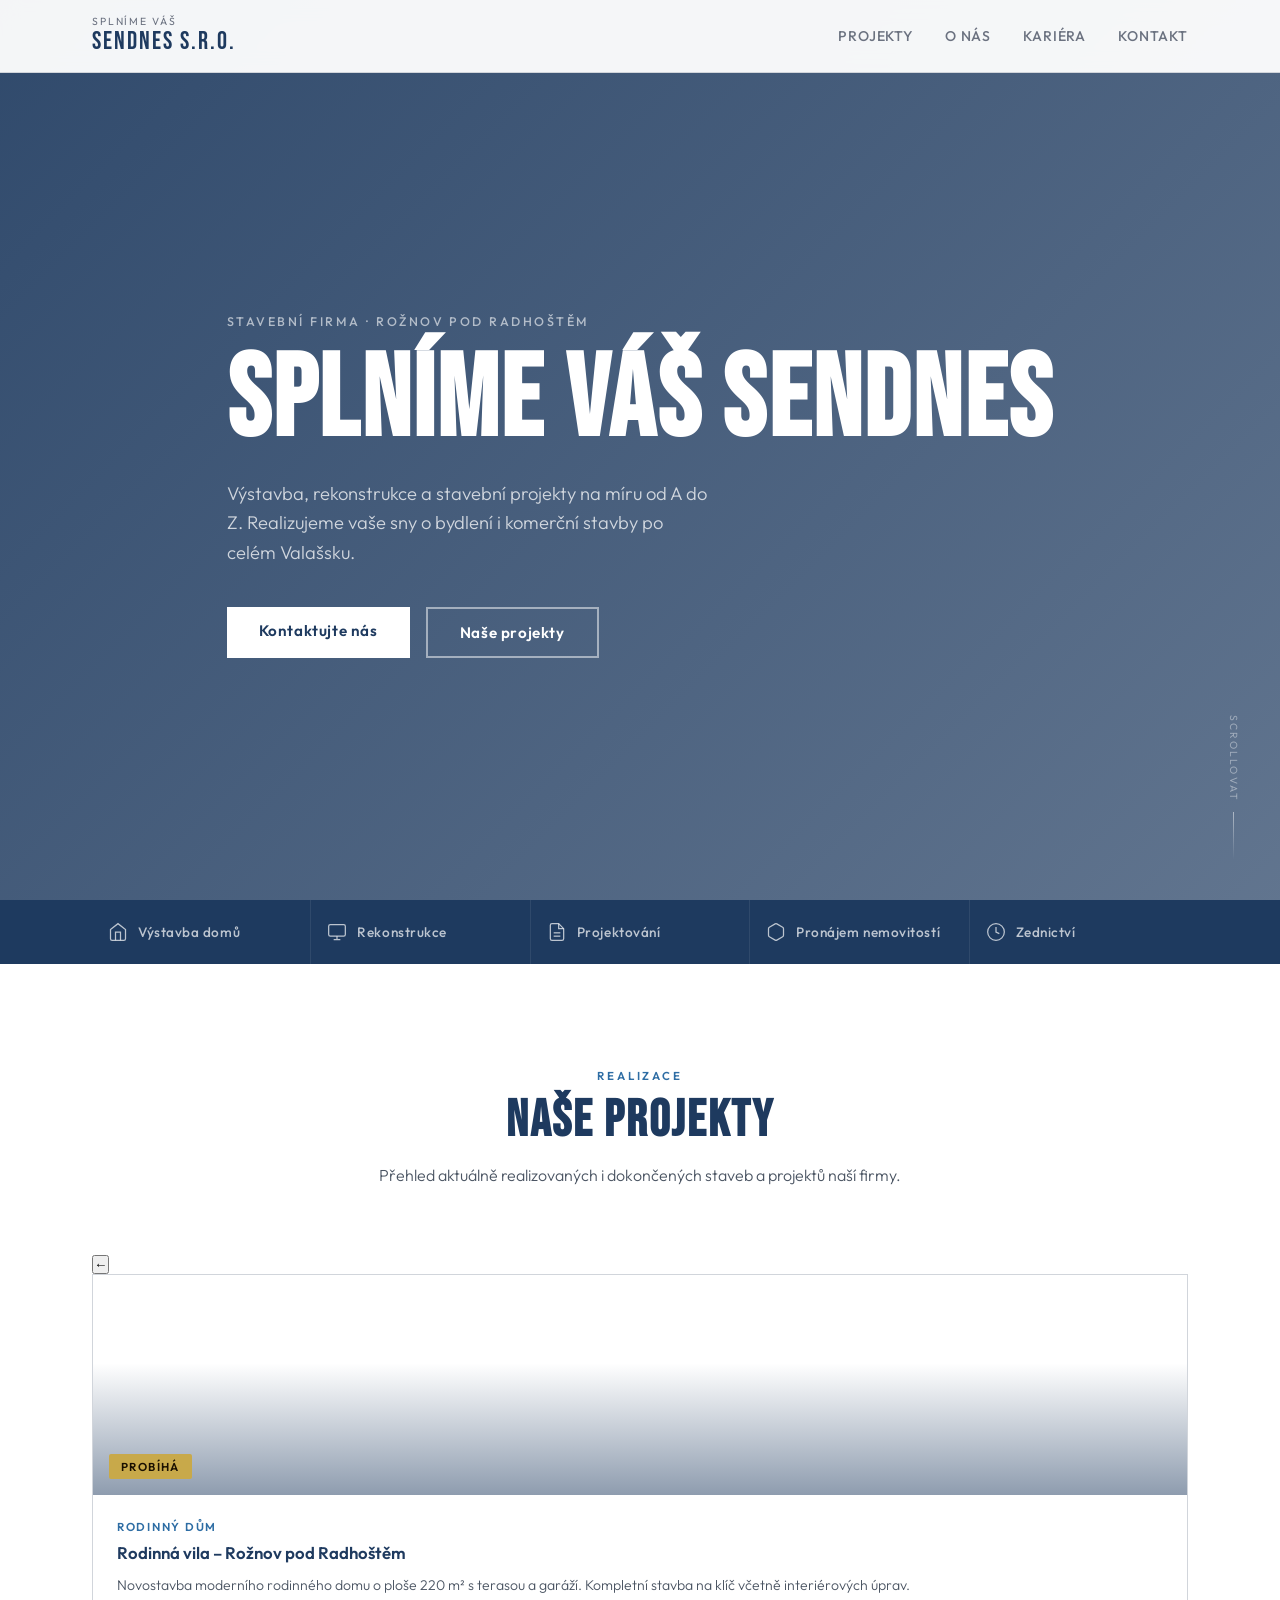
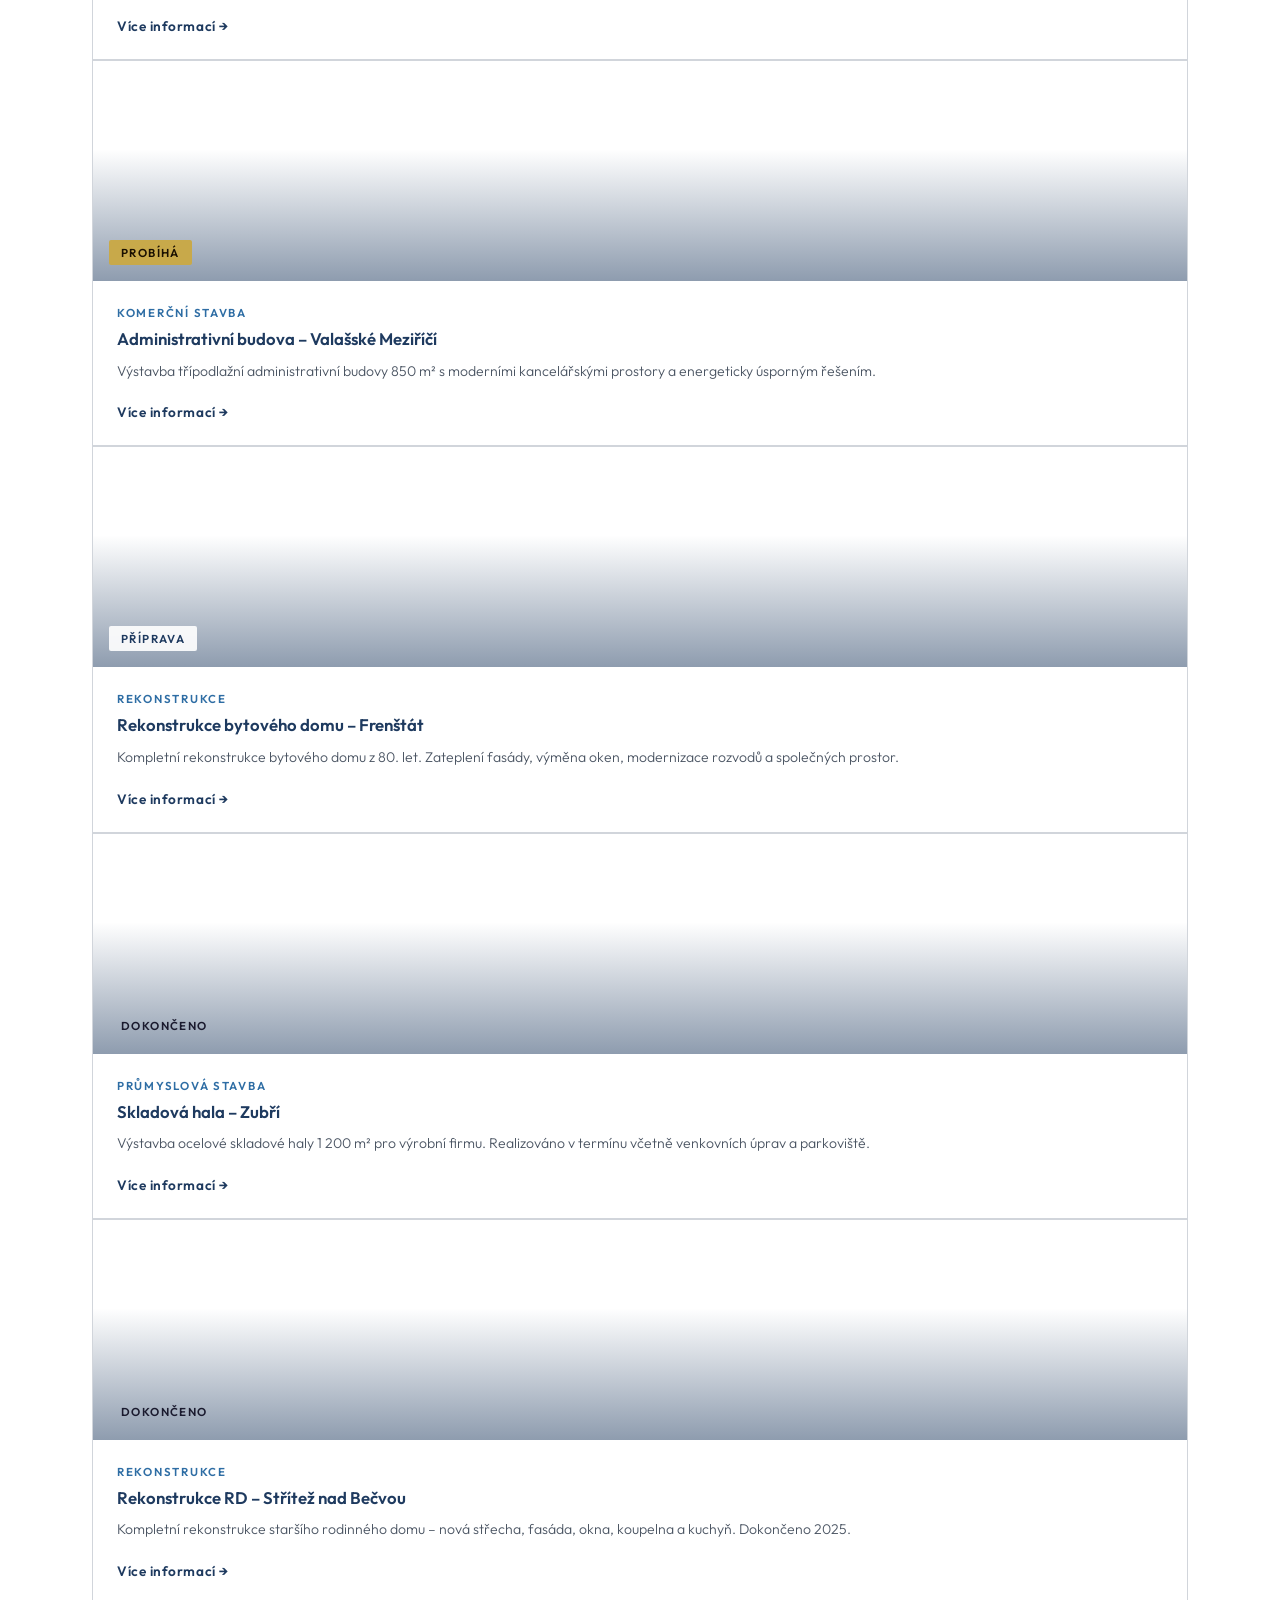
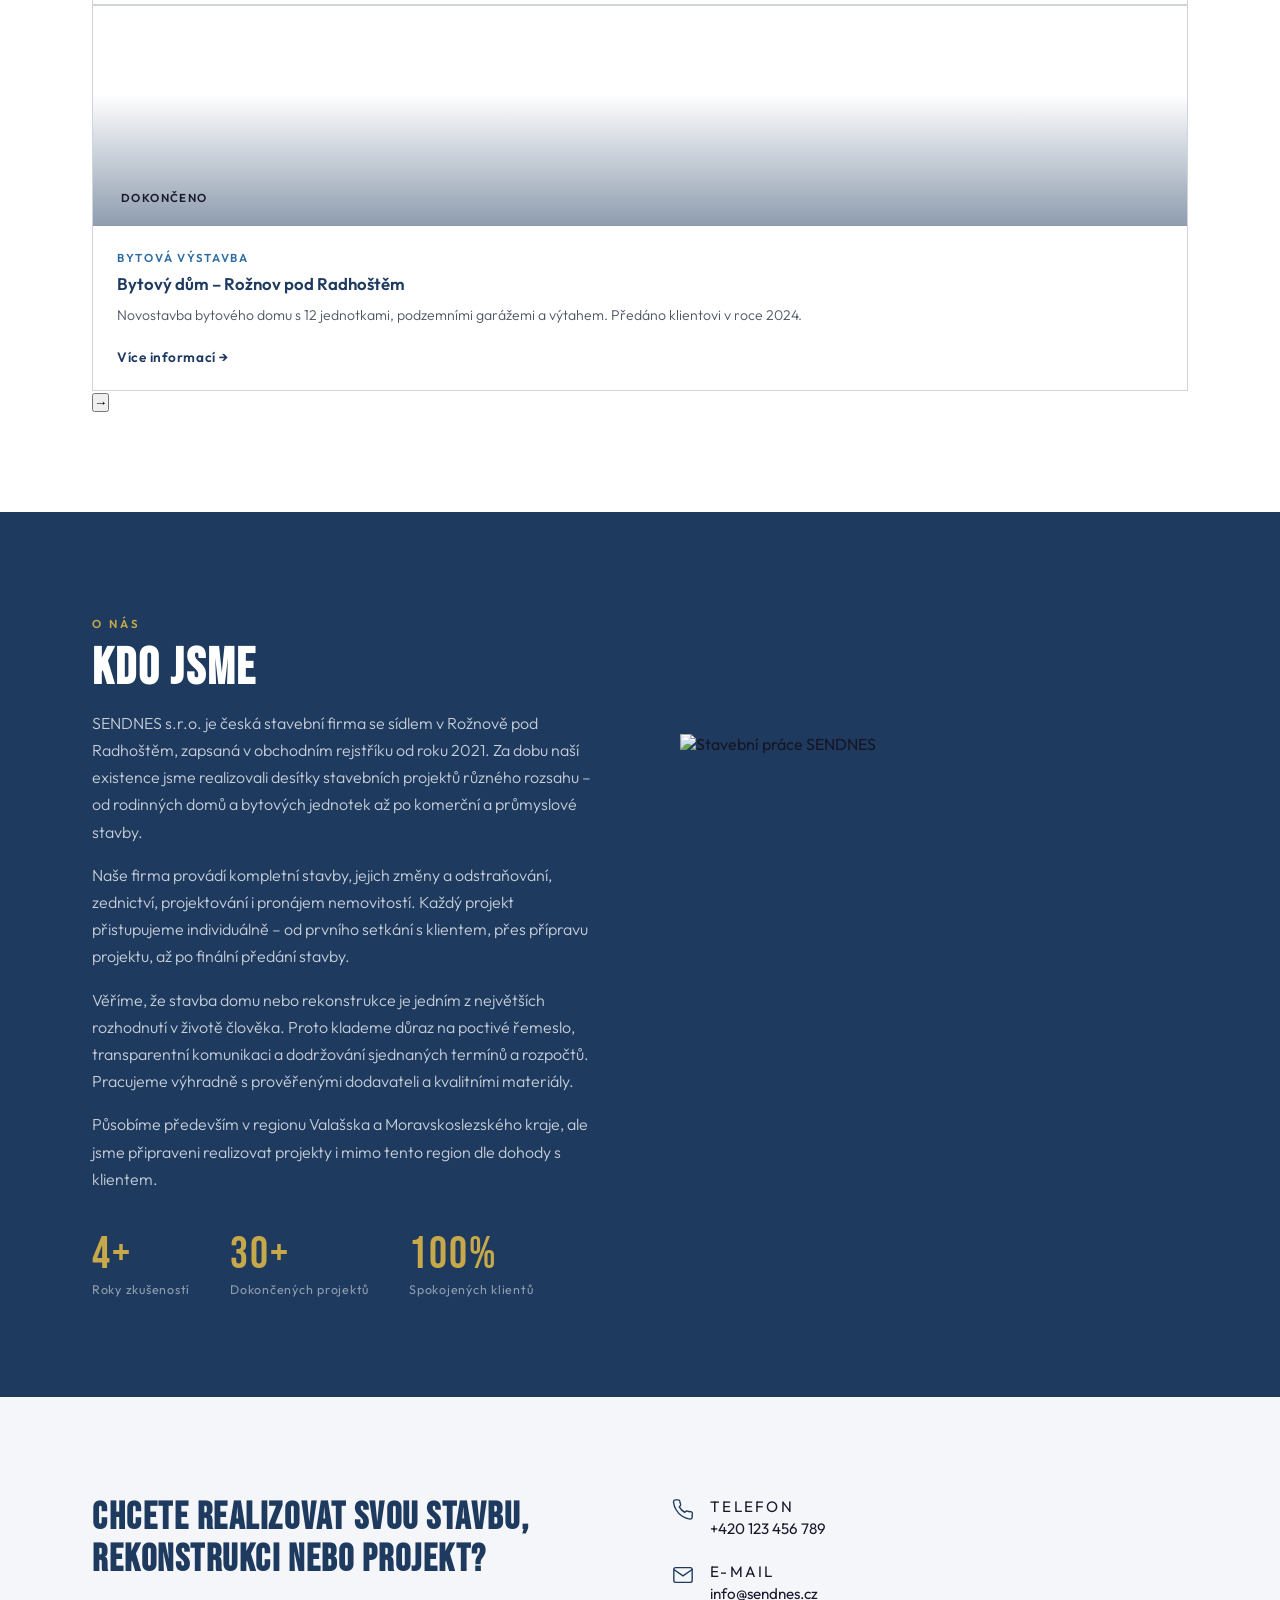
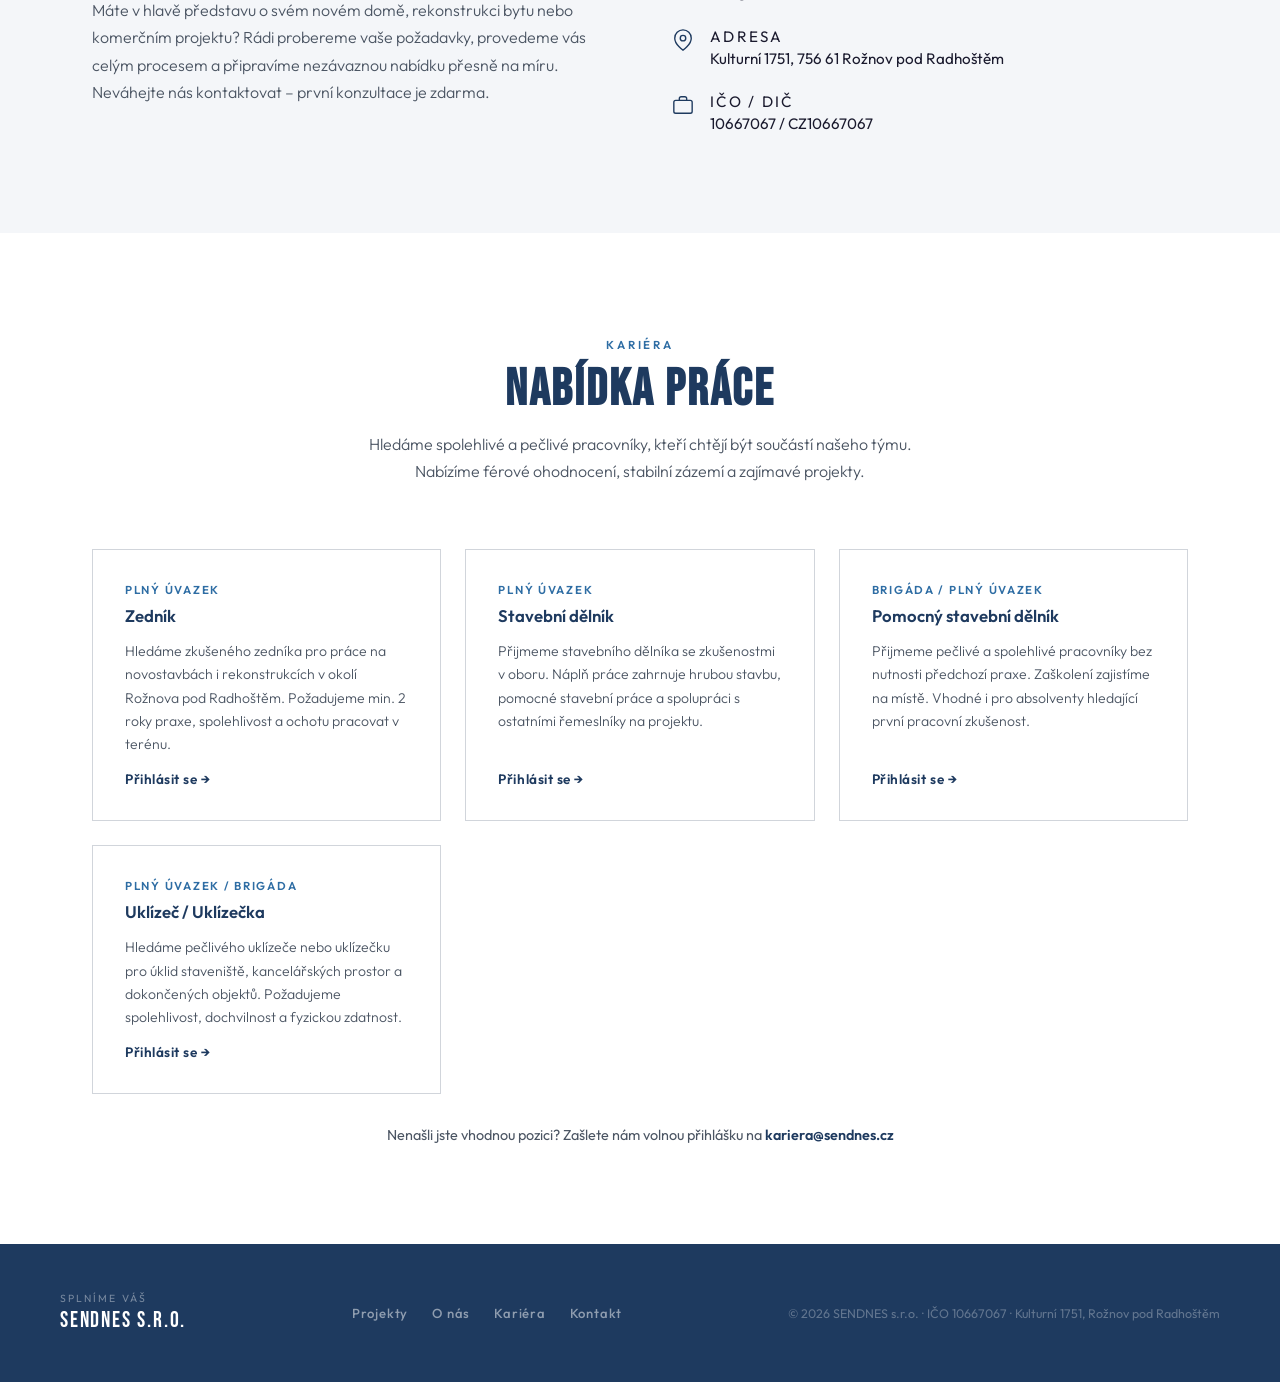
==== commit 1dd5d1bf: "Update index.html" ====
--- a/index.html
+++ b/index.html
@@ -13,7 +13,7 @@
 <header id="site-header">
   <div class="nav-inner">
     <a href="#" class="brand">
-      <span class="brand-slogan">Splníme vás</span>
+      <span class="brand-slogan">Splníme váš</span>
       <span class="brand-name">SENDNES s.r.o.</span>
     </a>
     <nav class="main-nav">
@@ -40,10 +40,10 @@
   <div class="hero-content">
     <p class="hero-tag">Stavební firma · Rožnov pod Radhoštěm</p>
     <h1 class="hero-title">
-      Splníme<br/>
-      <span class="hero-accent">vaše</span> sny
+      <span class="hero-slogan">Splníme váš</span>
+      <span class="hero-brand"><span class="hero-sen">SEN</span>DNES</span>
     </h1>
-    <p class="hero-sub">Výstavba, rekonstrukce a stavební projekty na míru od A do Z.</p>
+    <p class="hero-sub">Výstavba, rekonstrukce a stavební projekty na míru od A do Z. Realizujeme vaše sny o bydlení i komerční stavby po celém Valašsku.</p>
     <div class="hero-cta">
       <a href="#kontakt" class="btn btn-primary">Kontaktujte nás</a>
       <a href="#projekty" class="btn btn-outline">Naše projekty</a>
@@ -86,57 +86,89 @@
   <div class="container">
     <div class="section-header">
       <span class="section-tag">Realizace</span>
-      <h2 class="section-title">Probíhající projekty</h2>
-      <p class="section-desc">Přehled aktuálně realizovaných staveb a projektů naší firmy.</p>
-    </div>
-    <div class="projects-grid">
- 
-      <!-- Project 1 -->
-      <article class="project-card" data-project="1">
-        <div class="project-img" style="background-image:url('https://images.unsplash.com/photo-1504307651254-35680f356dfd?w=800&q=80')">
-          <div class="project-overlay">
-            <span class="project-status ongoing">Probíhá</span>
-          </div>
-        </div>
-        <div class="project-body">
-          <span class="project-type">Rodinný dům</span>
-          <h3>Rodinná vila – Rožnov pod Radhoštěm</h3>
-          <p>Novostavba moderního rodinného domu o ploše 220 m² s terasou a garáží. Projekt zahrnuje kompletní stavbu na klíč včetně interiérových úprav.</p>
-          <button class="project-detail-btn" onclick="openModal(1)">Více informací →</button>
-        </div>
-      </article>
- 
-      <!-- Project 2 -->
-      <article class="project-card" data-project="2">
-        <div class="project-img" style="background-image:url('https://images.unsplash.com/photo-1503387762-592deb58ef4e?w=800&q=80')">
-          <div class="project-overlay">
-            <span class="project-status ongoing">Probíhá</span>
-          </div>
-        </div>
-        <div class="project-body">
-          <span class="project-type">Komerční stavba</span>
-          <h3>Administrativní budova – Valašské Meziříčí</h3>
-          <p>Výstavba třípodlažní administrativní budovy pro lokální firmu. Celková plocha 850 m², moderní otevřené kancelářské prostory s energeticky úsporným řešením.</p>
-          <button class="project-detail-btn" onclick="openModal(2)">Více informací →</button>
-        </div>
-      </article>
- 
-      <!-- Project 3 -->
-      <article class="project-card" data-project="3">
-        <div class="project-img" style="background-image:url('https://images.unsplash.com/photo-1558618666-fcd25c85cd64?w=800&q=80')">
-          <div class="project-overlay">
-            <span class="project-status planning">Příprava</span>
-          </div>
-        </div>
-        <div class="project-body">
-          <span class="project-type">Rekonstrukce</span>
-          <h3>Rekonstrukce bytového domu – Frenštát</h3>
-          <p>Kompletní rekonstrukce bytového domu z 80. let. Zateplení fasády, výměna oken, modernizace rozvodů a společných prostor.</p>
-          <button class="project-detail-btn" onclick="openModal(3)">Více informací →</button>
-        </div>
-      </article>
- 
-    </div>
+      <h2 class="section-title">Naše projekty</h2>
+      <p class="section-desc">Přehled aktuálně realizovaných i dokončených staveb a projektů naší firmy.</p>
+    </div>
+    <div class="slider-wrapper">
+      <button class="slider-arrow slider-prev" id="sliderPrev" aria-label="Předchozí">&#8592;</button>
+      <div class="projects-slider" id="projectsSlider">
+ 
+        <article class="project-card">
+          <div class="project-img" style="background-image:url('https://images.unsplash.com/photo-1504307651254-35680f356dfd?w=800&q=80')">
+            <div class="project-overlay"><span class="project-status ongoing">Probíhá</span></div>
+          </div>
+          <div class="project-body">
+            <span class="project-type">Rodinný dům</span>
+            <h3>Rodinná vila – Rožnov pod Radhoštěm</h3>
+            <p>Novostavba moderního rodinného domu o ploše 220 m² s terasou a garáží. Kompletní stavba na klíč včetně interiérových úprav.</p>
+            <button class="project-detail-btn" onclick="openModal(1)">Více informací →</button>
+          </div>
+        </article>
+ 
+        <article class="project-card">
+          <div class="project-img" style="background-image:url('https://images.unsplash.com/photo-1503387762-592deb58ef4e?w=800&q=80')">
+            <div class="project-overlay"><span class="project-status ongoing">Probíhá</span></div>
+          </div>
+          <div class="project-body">
+            <span class="project-type">Komerční stavba</span>
+            <h3>Administrativní budova – Valašské Meziříčí</h3>
+            <p>Výstavba třípodlažní administrativní budovy 850 m² s moderními kancelářskými prostory a energeticky úsporným řešením.</p>
+            <button class="project-detail-btn" onclick="openModal(2)">Více informací →</button>
+          </div>
+        </article>
+ 
+        <article class="project-card">
+          <div class="project-img" style="background-image:url('https://images.unsplash.com/photo-1558618666-fcd25c85cd64?w=800&q=80')">
+            <div class="project-overlay"><span class="project-status planning">Příprava</span></div>
+          </div>
+          <div class="project-body">
+            <span class="project-type">Rekonstrukce</span>
+            <h3>Rekonstrukce bytového domu – Frenštát</h3>
+            <p>Kompletní rekonstrukce bytového domu z 80. let. Zateplení fasády, výměna oken, modernizace rozvodů a společných prostor.</p>
+            <button class="project-detail-btn" onclick="openModal(3)">Více informací →</button>
+          </div>
+        </article>
+ 
+        <article class="project-card">
+          <div class="project-img" style="background-image:url('https://images.unsplash.com/photo-1486325212027-8081e485255e?w=800&q=80')">
+            <div class="project-overlay"><span class="project-status done">Dokončeno</span></div>
+          </div>
+          <div class="project-body">
+            <span class="project-type">Průmyslová stavba</span>
+            <h3>Skladová hala – Zubří</h3>
+            <p>Výstavba ocelové skladové haly 1 200 m² pro výrobní firmu. Realizováno v termínu včetně venkovních úprav a parkoviště.</p>
+            <button class="project-detail-btn" onclick="openModal(4)">Více informací →</button>
+          </div>
+        </article>
+ 
+        <article class="project-card">
+          <div class="project-img" style="background-image:url('https://images.unsplash.com/photo-1523217582562-09d0def993a6?w=800&q=80')">
+            <div class="project-overlay"><span class="project-status done">Dokončeno</span></div>
+          </div>
+          <div class="project-body">
+            <span class="project-type">Rekonstrukce</span>
+            <h3>Rekonstrukce RD – Střítež nad Bečvou</h3>
+            <p>Kompletní rekonstrukce staršího rodinného domu – nová střecha, fasáda, okna, koupelna a kuchyň. Dokončeno 2025.</p>
+            <button class="project-detail-btn" onclick="openModal(5)">Více informací →</button>
+          </div>
+        </article>
+ 
+        <article class="project-card">
+          <div class="project-img" style="background-image:url('https://images.unsplash.com/photo-1560518883-ce09059eeffa?w=800&q=80')">
+            <div class="project-overlay"><span class="project-status done">Dokončeno</span></div>
+          </div>
+          <div class="project-body">
+            <span class="project-type">Bytová výstavba</span>
+            <h3>Bytový dům – Rožnov pod Radhoštěm</h3>
+            <p>Novostavba bytového domu s 12 jednotkami, podzemními garážemi a výtahem. Předáno klientovi v roce 2024.</p>
+            <button class="project-detail-btn" onclick="openModal(6)">Více informací →</button>
+          </div>
+        </article>
+ 
+      </div>
+      <button class="slider-arrow slider-next" id="sliderNext" aria-label="Další">&#8594;</button>
+    </div>
+    <div class="slider-dots" id="sliderDots"></div>
   </div>
 </section>
  
@@ -146,8 +178,10 @@
     <div class="about-text">
       <span class="section-tag light">O nás</span>
       <h2 class="section-title light">Kdo jsme</h2>
-      <p>SENDNES s.r.o. je česká stavební firma se sídlem v Rožnově pod Radhoštěm, aktivní od roku 2021. Zaměřujeme se na provádění staveb, rekonstrukcí a stavební projekty od návrhu až po finální dokončení.</p>
-      <p>Každý projekt bereme jako jedinečný – přizpůsobujeme se požadavkům klienta a garantujeme kvalitní provedení, přehlednou komunikaci a dodržení termínů.</p>
+      <p>SENDNES s.r.o. je česká stavební firma se sídlem v Rožnově pod Radhoštěm, zapsaná v obchodním rejstříku od roku 2021. Za dobu naší existence jsme realizovali desítky stavebních projektů různého rozsahu – od rodinných domů a bytových jednotek až po komerční a průmyslové stavby.</p>
+      <p>Naše firma provádí kompletní stavby, jejich změny a odstraňování, zednictví, projektování i pronájem nemovitostí. Každý projekt přistupujeme individuálně – od prvního setkání s klientem, přes přípravu projektu, až po finální předání stavby.</p>
+      <p>Věříme, že stavba domu nebo rekonstrukce je jedním z největších rozhodnutí v životě člověka. Proto klademe důraz na poctivé řemeslo, transparentní komunikaci a dodržování sjednaných termínů a rozpočtů. Pracujeme výhradně s prověřenými dodavateli a kvalitními materiály.</p>
+      <p>Působíme především v regionu Valašska a Moravskoslezského kraje, ale jsme připraveni realizovat projekty i mimo tento region dle dohody s klientem.</p>
       <div class="about-stats">
         <div class="stat"><span class="stat-num">4+</span><span class="stat-label">Roky zkušeností</span></div>
         <div class="stat"><span class="stat-num">30+</span><span class="stat-label">Dokončených projektů</span></div>
@@ -166,7 +200,7 @@
     <div class="cta-box">
       <div class="cta-text">
         <h2>Chcete realizovat svou stavbu, rekonstrukci nebo projekt?</h2>
-        <p>Neváhejte nás kontaktovat. Rádi probereme vaše požadavky a připravíme nezávaznou nabídku přesně na míru.</p>
+        <p>Máte v hlavě představu o svém novém domě, rekonstrukci bytu nebo komerčním projektu? Rádi probereme vaše požadavky, provedeme vás celým procesem a připravíme nezávaznou nabídku přesně na míru. Neváhejte nás kontaktovat – první konzultace je zdarma.</p>
       </div>
       <div class="contact-details">
         <div class="contact-item">
@@ -208,32 +242,40 @@
     <div class="section-header">
       <span class="section-tag">Kariéra</span>
       <h2 class="section-title">Nabídka práce</h2>
-      <p class="section-desc">Hledáme zkušené odborníky, kteří chtějí být součástí rostoucího týmu. Nabízíme férové podmínky, zajímavé projekty a příjemné pracovní prostředí.</p>
+      <p class="section-desc">Hledáme spolehlivé a pečlivé pracovníky, kteří chtějí být součástí našeho týmu. Nabízíme férové ohodnocení, stabilní zázemí a zajímavé projekty.</p>
     </div>
     <div class="jobs-grid">
       <div class="job-card">
         <div class="job-header">
           <span class="job-tag">Plný úvazek</span>
-          <h3>Zedník / Stavební dělník</h3>
-        </div>
-        <p>Hledáme zkušeného zedníka pro práce na novostavbách i rekonstrukcích v okolí Rožnova pod Radhoštěm. Praxe min. 2 roky.</p>
+          <h3>Zedník</h3>
+        </div>
+        <p>Hledáme zkušeného zedníka pro práce na novostavbách i rekonstrukcích v okolí Rožnova pod Radhoštěm. Požadujeme min. 2 roky praxe, spolehlivost a ochotu pracovat v terénu.</p>
         <a href="mailto:kariera@sendnes.cz?subject=Přihláška: Zedník" class="btn btn-job">Přihlásit se →</a>
       </div>
       <div class="job-card">
         <div class="job-header">
           <span class="job-tag">Plný úvazek</span>
-          <h3>Stavbyvedoucí</h3>
-        </div>
-        <p>Hledáme stavbyvedoucího pro koordinaci stavebních projektů. Požadujeme VŠ/VOŠ vzdělání ve stavebnictví a praxi v řízení staveb.</p>
-        <a href="mailto:kariera@sendnes.cz?subject=Přihláška: Stavbyvedoucí" class="btn btn-job">Přihlásit se →</a>
+          <h3>Stavební dělník</h3>
+        </div>
+        <p>Přijmeme stavebního dělníka se zkušenostmi v oboru. Náplň práce zahrnuje hrubou stavbu, pomocné stavební práce a spolupráci s ostatními řemeslníky na projektu.</p>
+        <a href="mailto:kariera@sendnes.cz?subject=Přihláška: Stavební dělník" class="btn btn-job">Přihlásit se →</a>
       </div>
       <div class="job-card">
         <div class="job-header">
           <span class="job-tag">Brigáda / Plný úvazek</span>
           <h3>Pomocný stavební dělník</h3>
         </div>
-        <p>Přijmeme pečlivé a spolehlivé pracovníky bez nutnosti předchozí praxe. Zaškolení zajistíme. Vhodné i pro absolventy.</p>
+        <p>Přijmeme pečlivé a spolehlivé pracovníky bez nutnosti předchozí praxe. Zaškolení zajistíme na místě. Vhodné i pro absolventy hledající první pracovní zkušenost.</p>
         <a href="mailto:kariera@sendnes.cz?subject=Přihláška: Pomocný dělník" class="btn btn-job">Přihlásit se →</a>
+      </div>
+      <div class="job-card">
+        <div class="job-header">
+          <span class="job-tag">Plný úvazek / Brigáda</span>
+          <h3>Uklízeč / Uklízečka</h3>
+        </div>
+        <p>Hledáme pečlivého uklízeče nebo uklízečku pro úklid staveniště, kancelářských prostor a dokončených objektů. Požadujeme spolehlivost, dochvilnost a fyzickou zdatnost.</p>
+        <a href="mailto:kariera@sendnes.cz?subject=Přihláška: Uklízeč/Uklízečka" class="btn btn-job">Přihlásit se →</a>
       </div>
     </div>
     <p class="jobs-note">Nenašli jste vhodnou pozici? Zašlete nám volnou přihlášku na <a href="mailto:kariera@sendnes.cz">kariera@sendnes.cz</a></p>
@@ -244,7 +286,7 @@
 <footer class="footer">
   <div class="footer-inner">
     <div class="footer-brand">
-      <span class="footer-slogan">Splníme vás</span>
+      <span class="footer-slogan">Splníme váš</span>
       <span class="footer-name">SENDNES s.r.o.</span>
     </div>
     <div class="footer-links">
@@ -269,4 +311,4 @@
  
 <script src="script.js"></script>
 </body>
-</html>+</html>
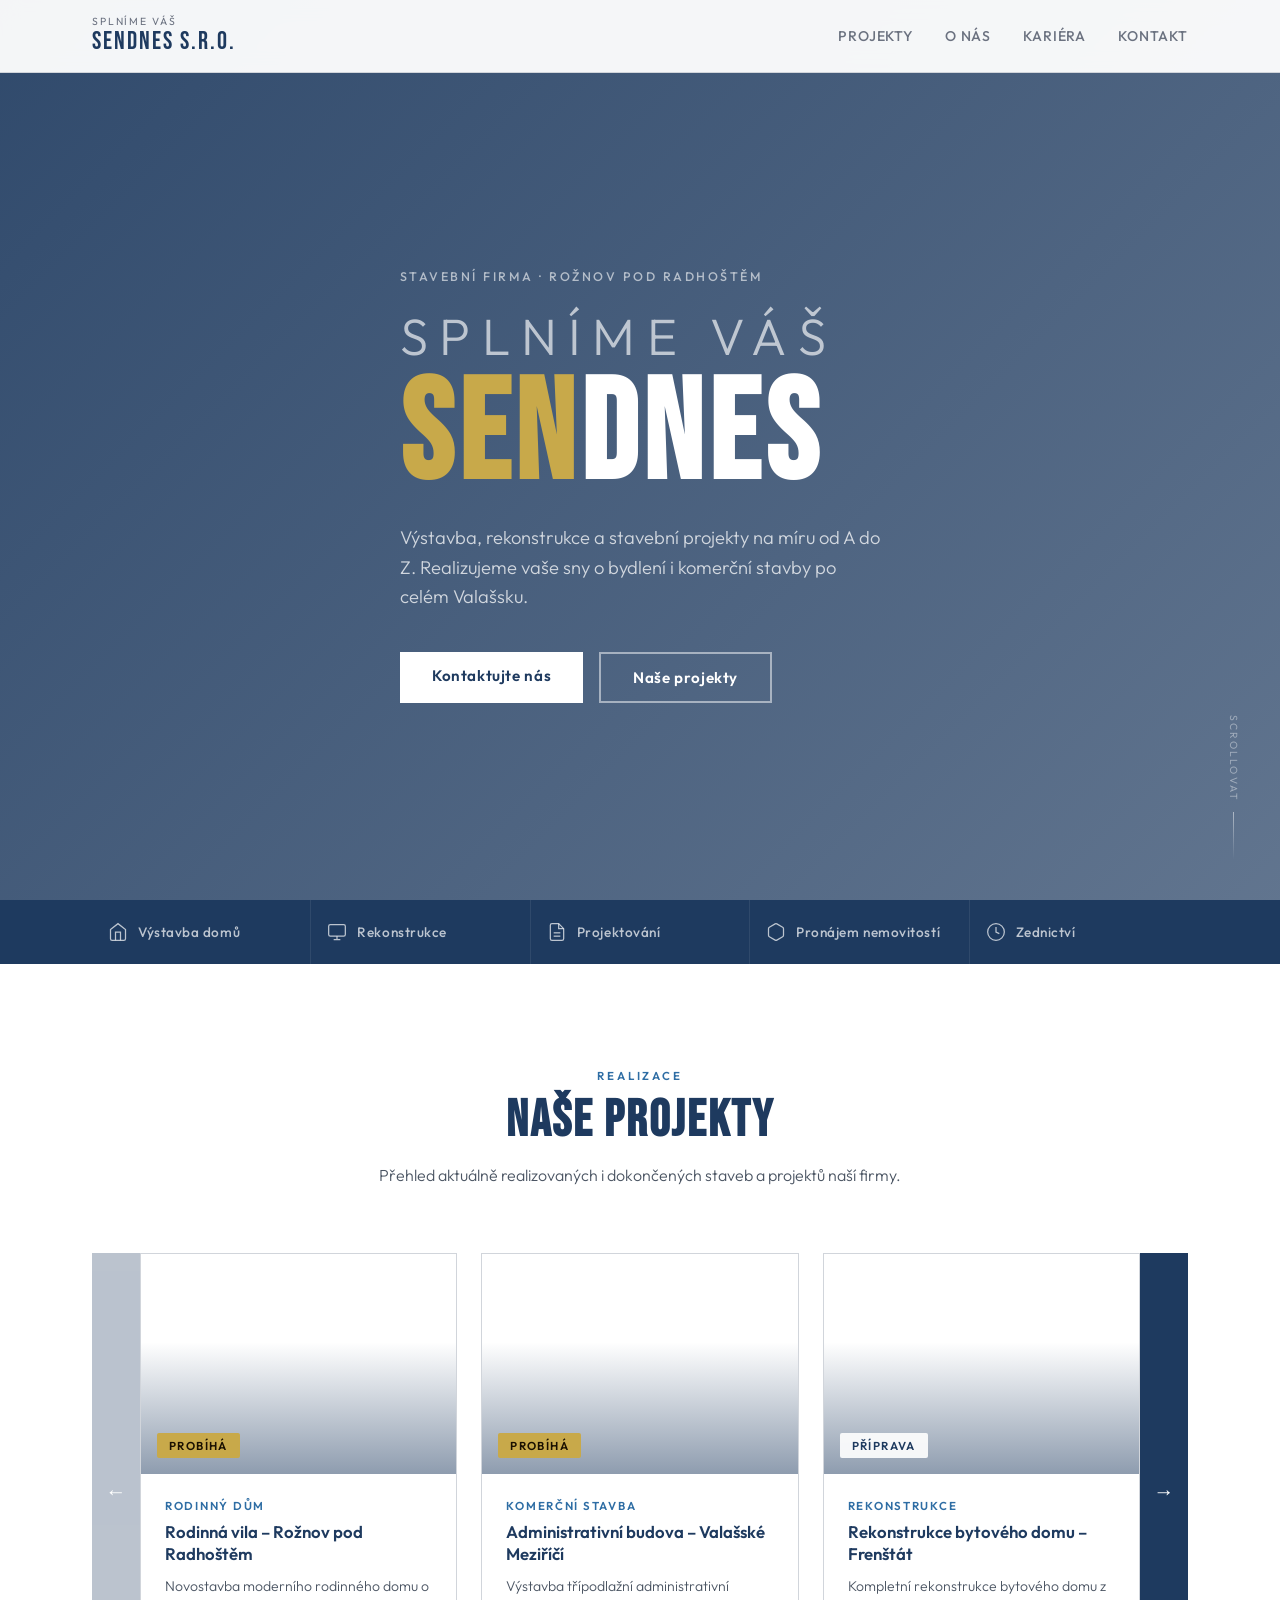
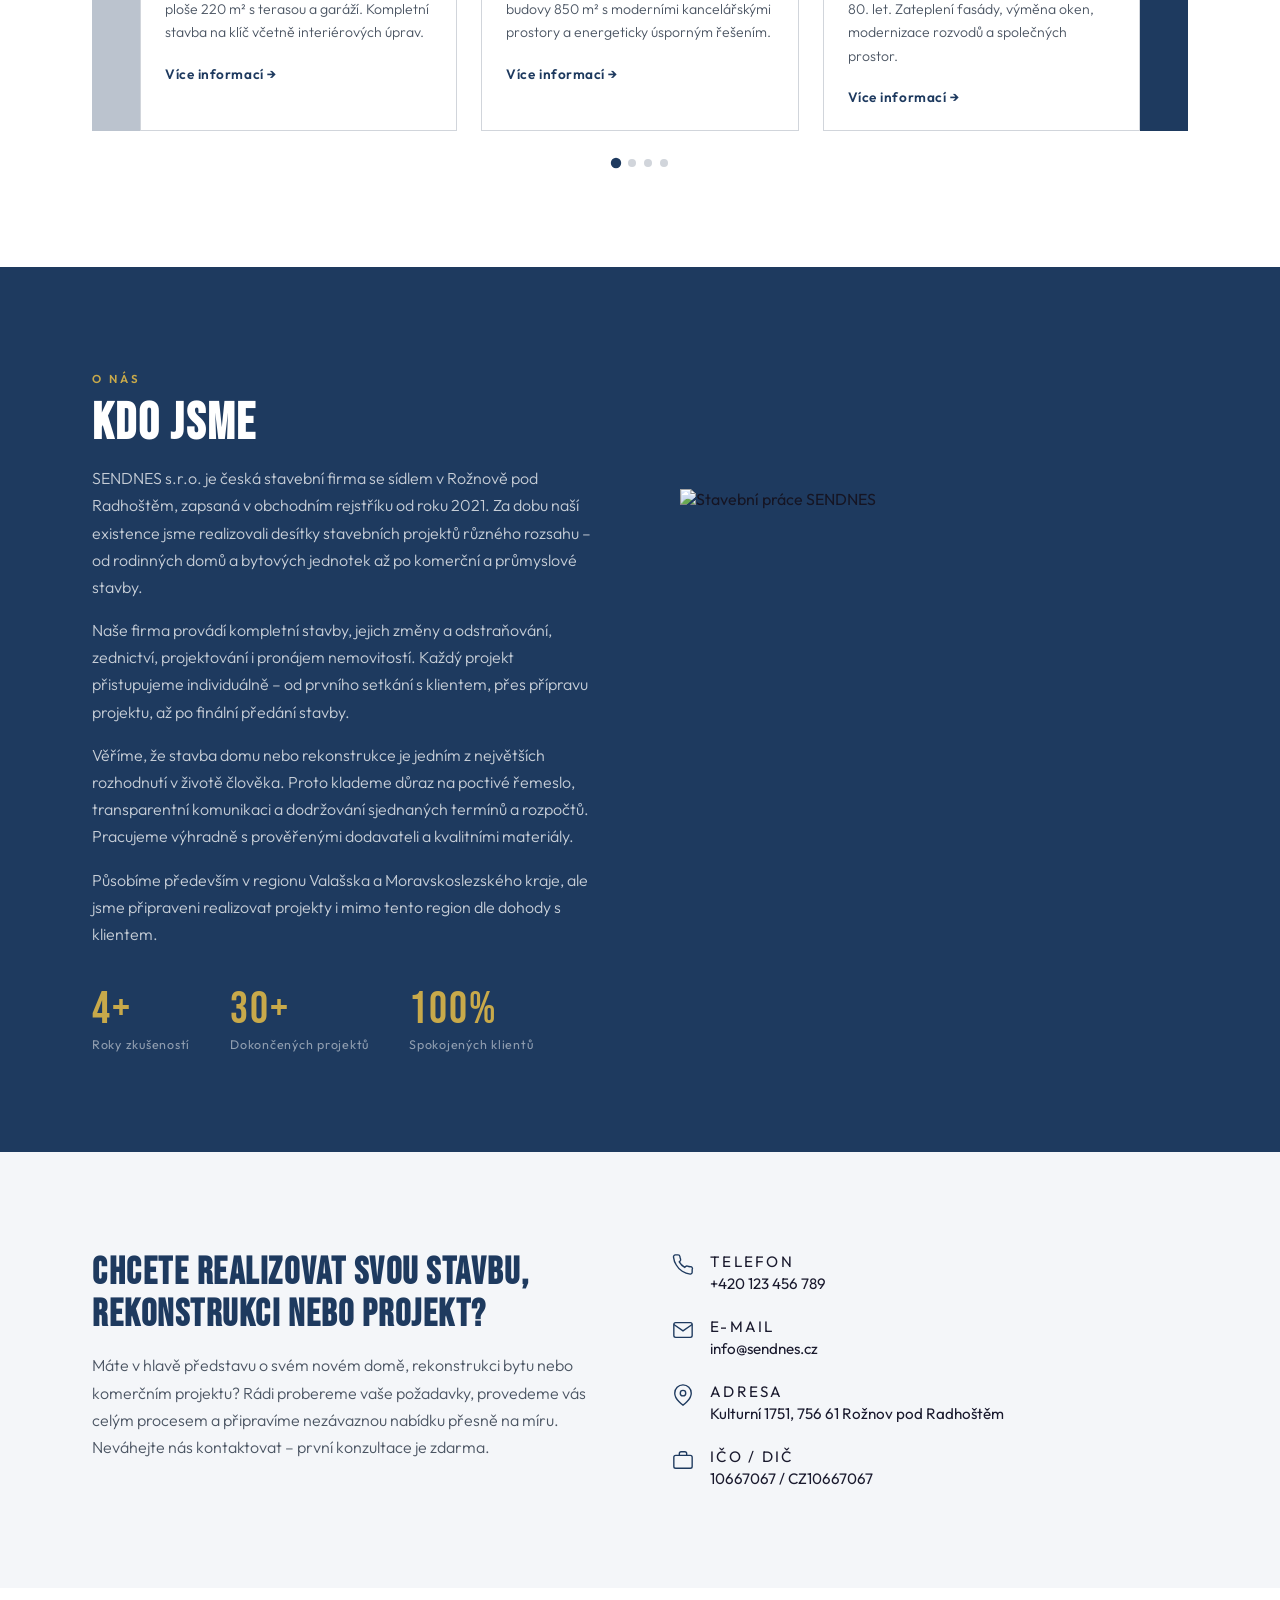
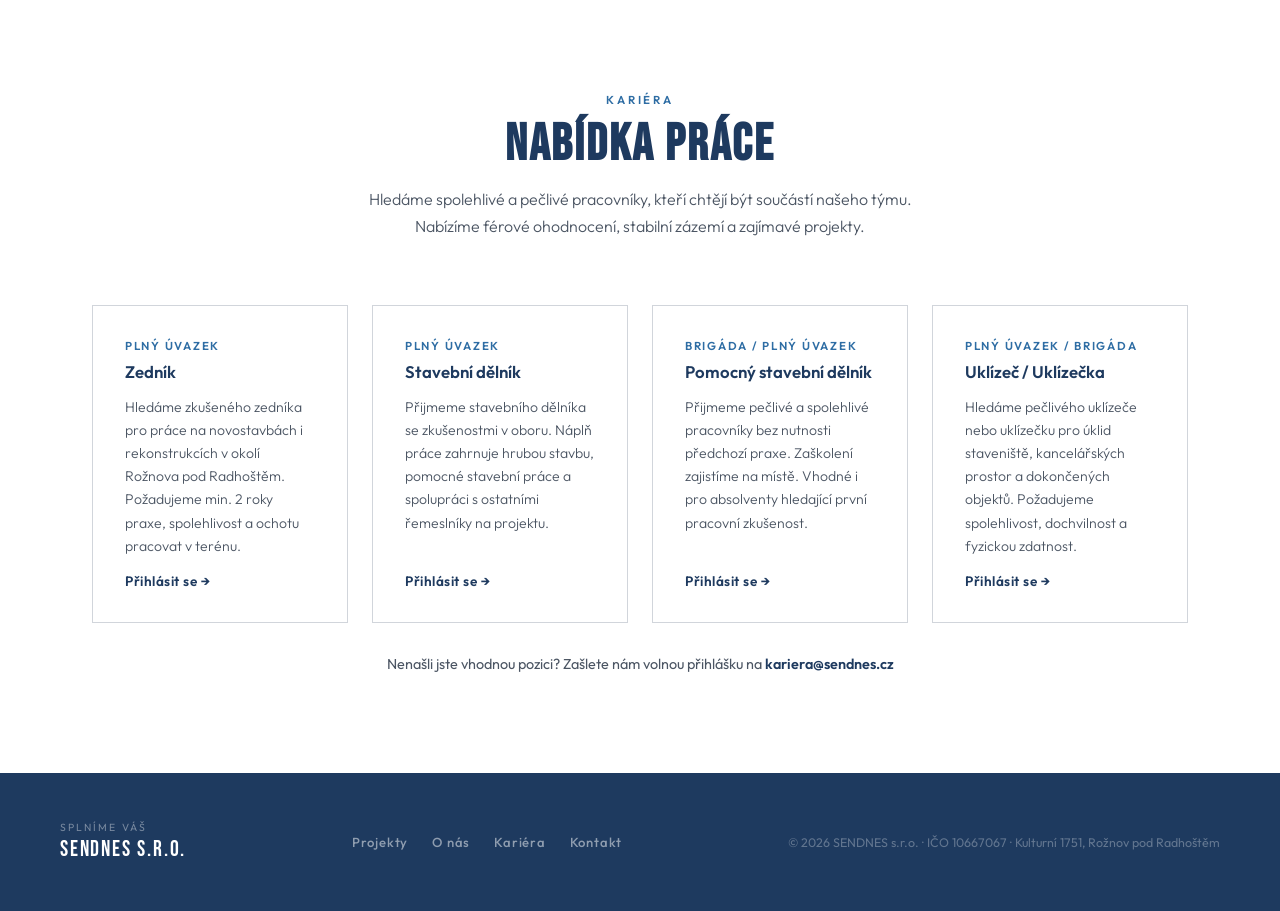
==== commit 4857795f: "Add files via upload" ====
--- a/index.html
+++ b/index.html
@@ -311,4 +311,4 @@
  
 <script src="script.js"></script>
 </body>
-</html>
+</html>
--- a/style.css
+++ b/style.css
@@ -190,16 +190,10 @@
     animation: fadeUp 0.7s 0.2s forwards;
   }
   .hero-title {
-    font-family: var(--font-display);
-    font-size: clamp(64px, 9vw, 120px);
-    line-height: 0.92;
-    color: var(--white);
-    letter-spacing: 0.02em;
     margin-bottom: 24px;
     opacity: 0;
     animation: fadeUp 0.7s 0.4s forwards;
   }
-  .hero-accent { color: var(--accent); }
   .hero-sub {
     font-size: 1.15rem;
     color: rgba(255,255,255,0.75);
@@ -308,11 +302,41 @@
   .section-title.light { color: var(--white); }
   .section-desc { color: var(--text-soft); line-height: 1.7; font-weight: 300; }
    
-  /* ─── PROJECTS GRID ──────────────────────────────── */
-  .projects-grid {
+  /* ─── HERO TITLE SPECIAL ─────────────────────────── */
+  .hero-slogan {
+    display: block;
+    font-size: clamp(28px, 4vw, 52px);
+    font-family: var(--font-body);
+    font-weight: 300;
+    letter-spacing: 0.22em;
+    text-transform: uppercase;
+    color: rgba(255,255,255,0.65);
+    margin-bottom: 8px;
+  }
+  .hero-brand {
+    display: block;
+    font-family: var(--font-display);
+    font-size: clamp(72px, 12vw, 140px);
+    line-height: 0.88;
+    color: var(--white);
+    letter-spacing: 0.04em;
+  }
+  .hero-sen { color: var(--accent); }
+   
+  /* ─── PROJECTS SLIDER ────────────────────────────── */
+  .slider-wrapper {
+    position: relative;
+    display: flex;
+    align-items: stretch;
+    gap: 0;
+  }
+  .projects-slider {
     display: grid;
     grid-template-columns: repeat(3, 1fr);
     gap: 24px;
+    flex: 1;
+    overflow: hidden;
+    transition: none;
   }
   .project-card {
     background: var(--white);
@@ -477,9 +501,45 @@
   .contact-item a:hover { color: var(--blue); }
    
   /* ─── CAREERS ─────────────────────────────────────── */
+  .slider-arrow {
+    background: var(--blue);
+    color: var(--white);
+    border: none;
+    width: 48px;
+    min-width: 48px;
+    cursor: pointer;
+    font-size: 1.3rem;
+    transition: background var(--transition);
+    display: flex;
+    align-items: center;
+    justify-content: center;
+    z-index: 2;
+  }
+  .slider-arrow:hover { background: var(--blue-mid); }
+  .slider-arrow:disabled { opacity: 0.3; cursor: default; }
+  .slider-dots {
+    display: flex;
+    justify-content: center;
+    gap: 8px;
+    margin-top: 28px;
+  }
+  .slider-dot {
+    width: 8px; height: 8px;
+    border-radius: 50%;
+    background: var(--gray-light);
+    border: none;
+    cursor: pointer;
+    transition: background var(--transition), transform var(--transition);
+    padding: 0;
+  }
+  .slider-dot.active {
+    background: var(--blue);
+    transform: scale(1.3);
+  }
+   
   .jobs-grid {
     display: grid;
-    grid-template-columns: repeat(3, 1fr);
+    grid-template-columns: repeat(4, 1fr);
     gap: 24px;
     margin-bottom: 32px;
   }
@@ -665,7 +725,8 @@
    
   /* ─── RESPONSIVE ──────────────────────────────────── */
   @media (max-width: 960px) {
-    .projects-grid, .jobs-grid { grid-template-columns: 1fr 1fr; }
+    .projects-slider { grid-template-columns: repeat(3, 1fr); }
+    .jobs-grid { grid-template-columns: repeat(2, 1fr); }
     .about-grid { grid-template-columns: 1fr; gap: 48px; }
     .cta-box { grid-template-columns: 1fr; gap: 40px; }
     .about-img img { height: 300px; }
@@ -673,8 +734,9 @@
   @media (max-width: 680px) {
     .main-nav { display: none; }
     .burger { display: flex; }
-    .projects-grid, .jobs-grid { grid-template-columns: 1fr; }
-    .hero-title { font-size: 56px; }
+    .projects-slider { grid-template-columns: 1fr !important; }
+    .jobs-grid { grid-template-columns: 1fr; }
+    .hero-brand { font-size: 72px; }
     .strip-inner { gap: 0; }
     .strip-item { flex: 0 0 50%; border-bottom: 1px solid rgba(255,255,255,0.08); }
     .strip-item:nth-child(odd) { border-right: 1px solid rgba(255,255,255,0.08); }
@@ -683,4 +745,5 @@
     .modal { padding: 32px 24px; }
     .modal-details { grid-template-columns: 1fr; }
     .footer-inner { flex-direction: column; align-items: flex-start; gap: 20px; }
+    .slider-arrow { width: 36px; min-width: 36px; font-size: 1rem; }
   }
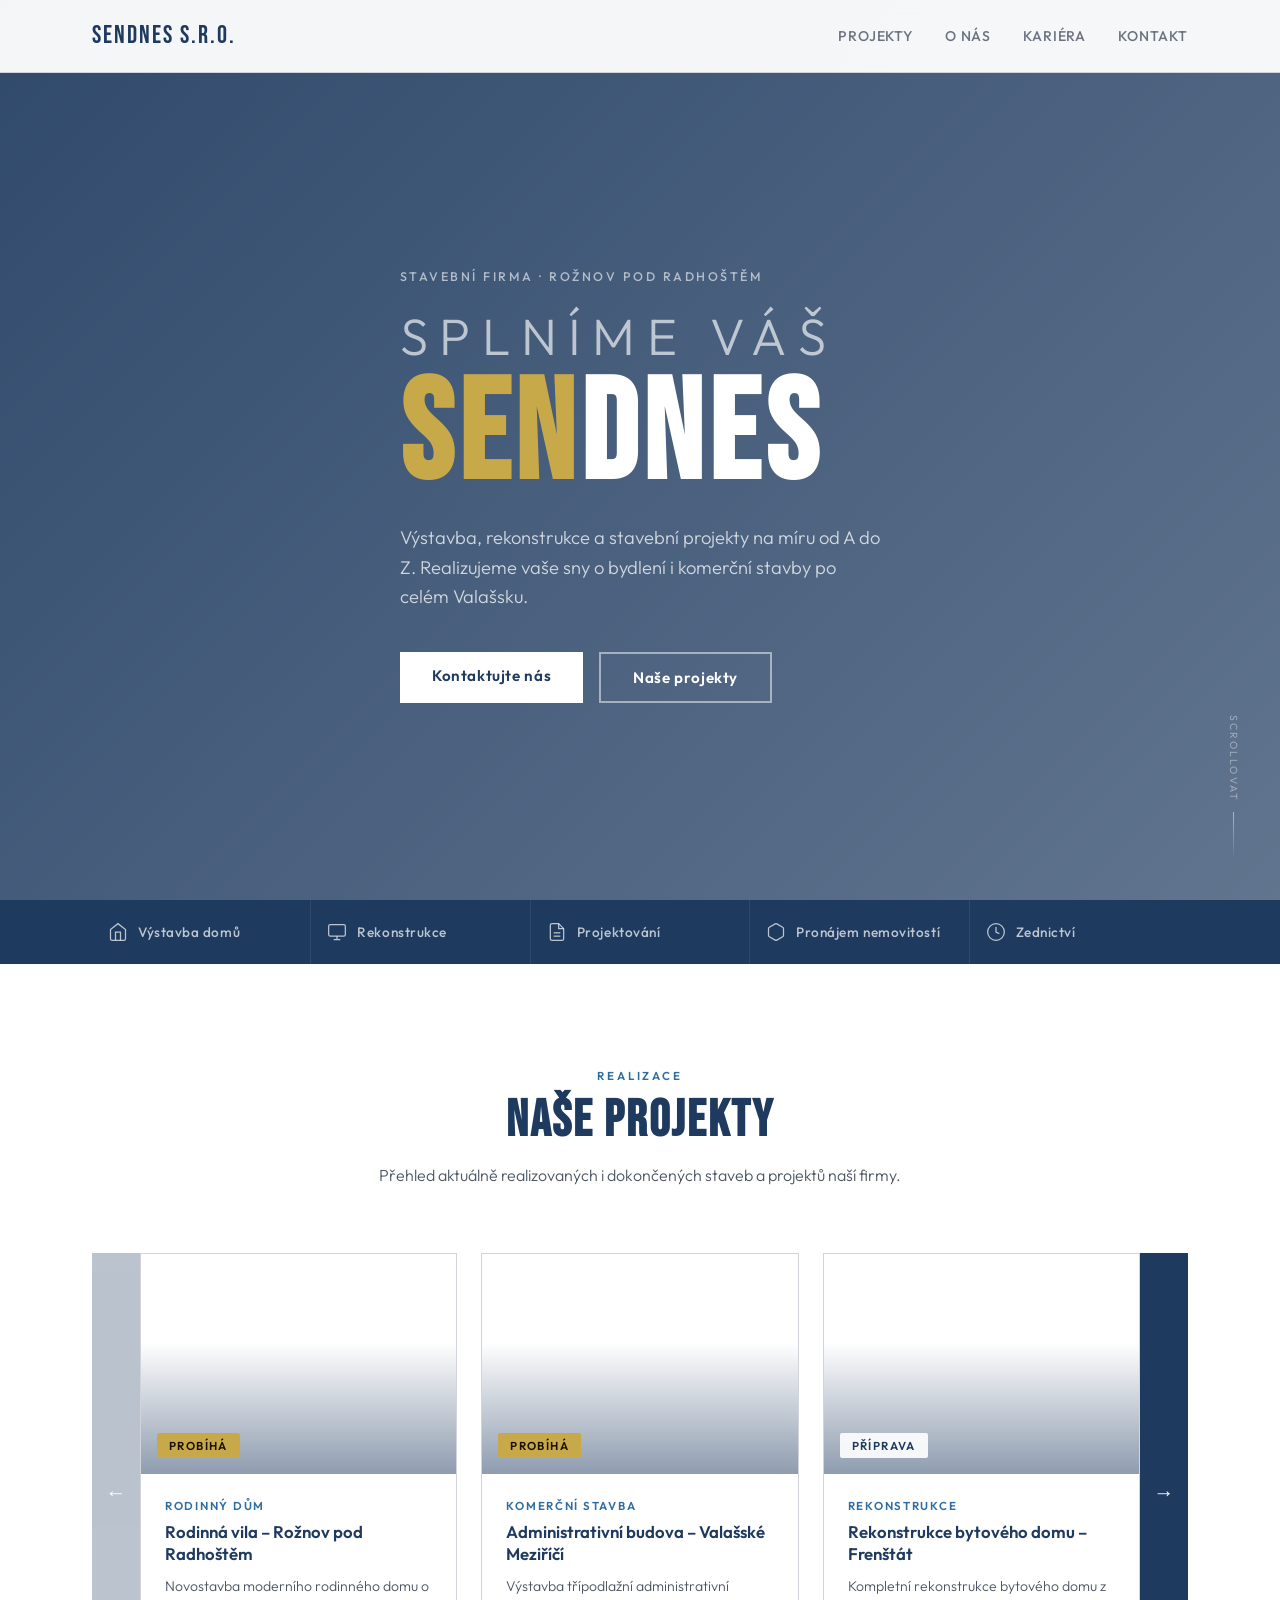
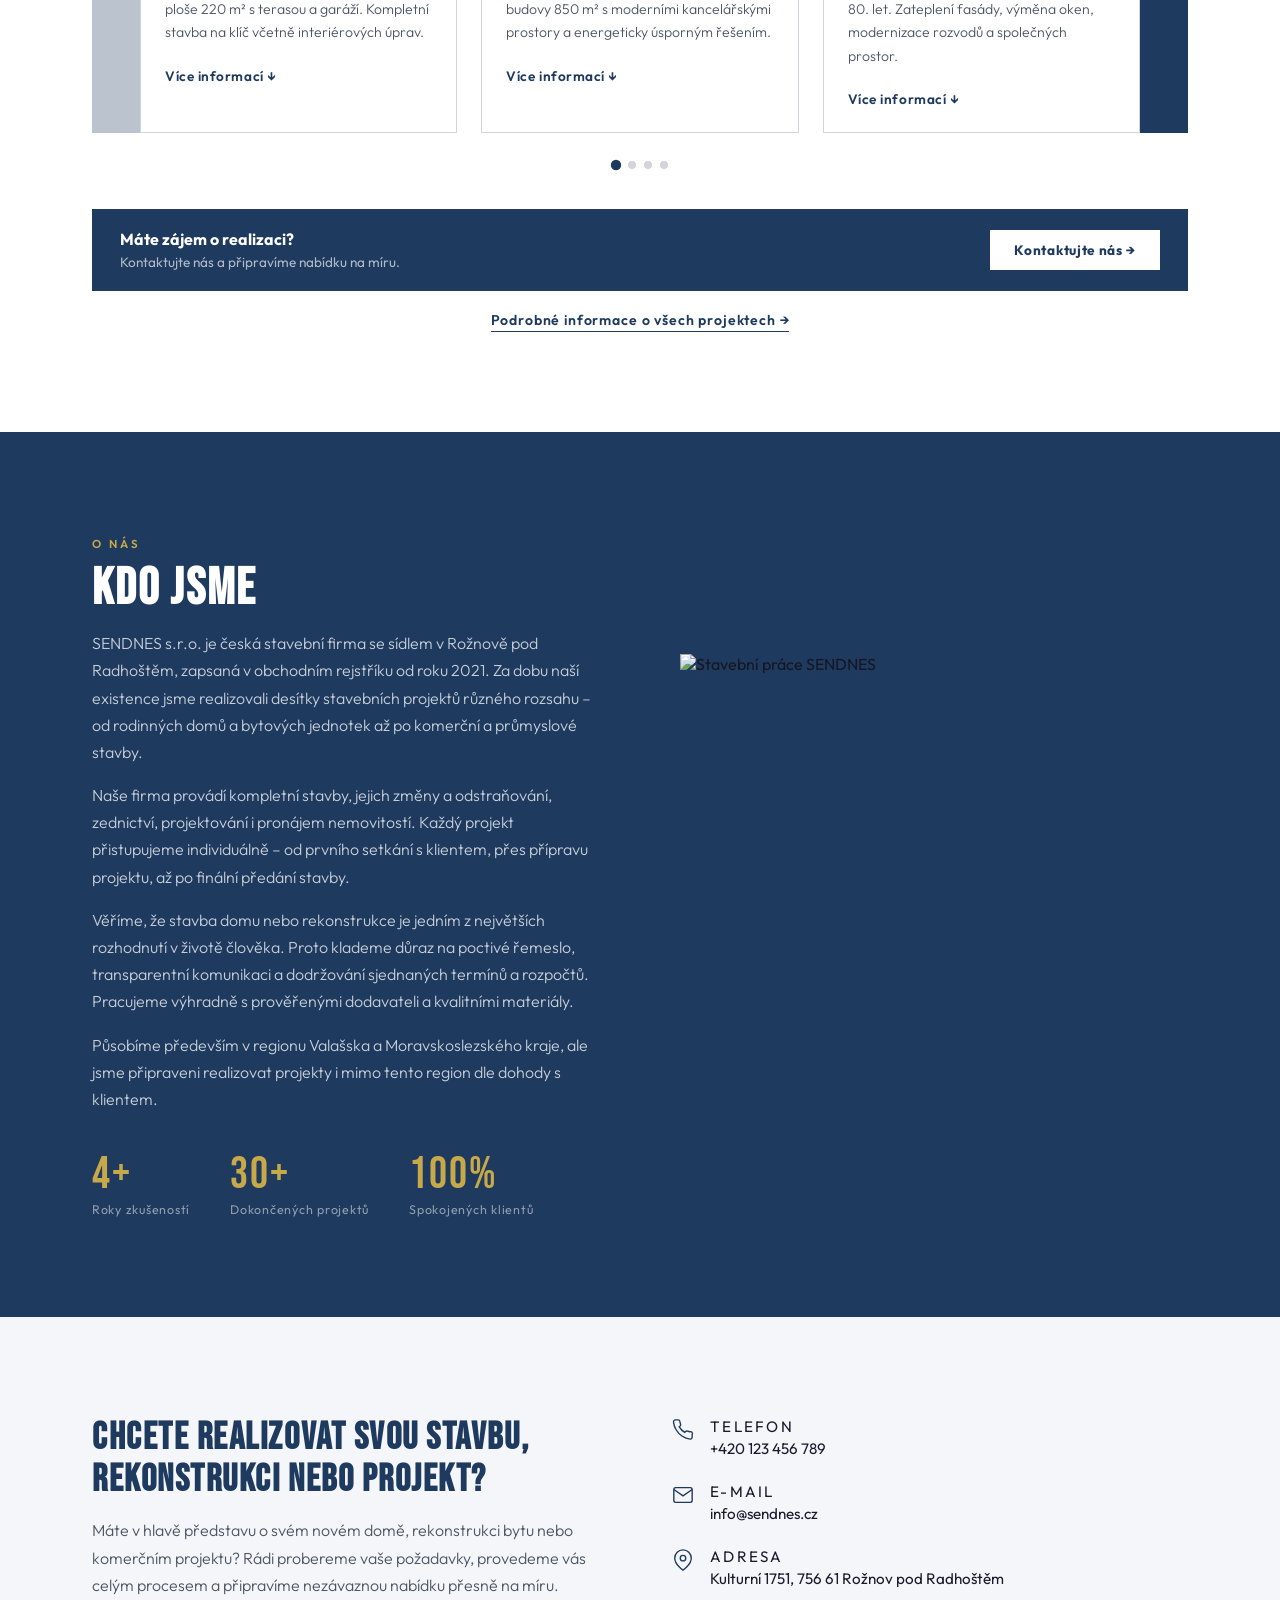
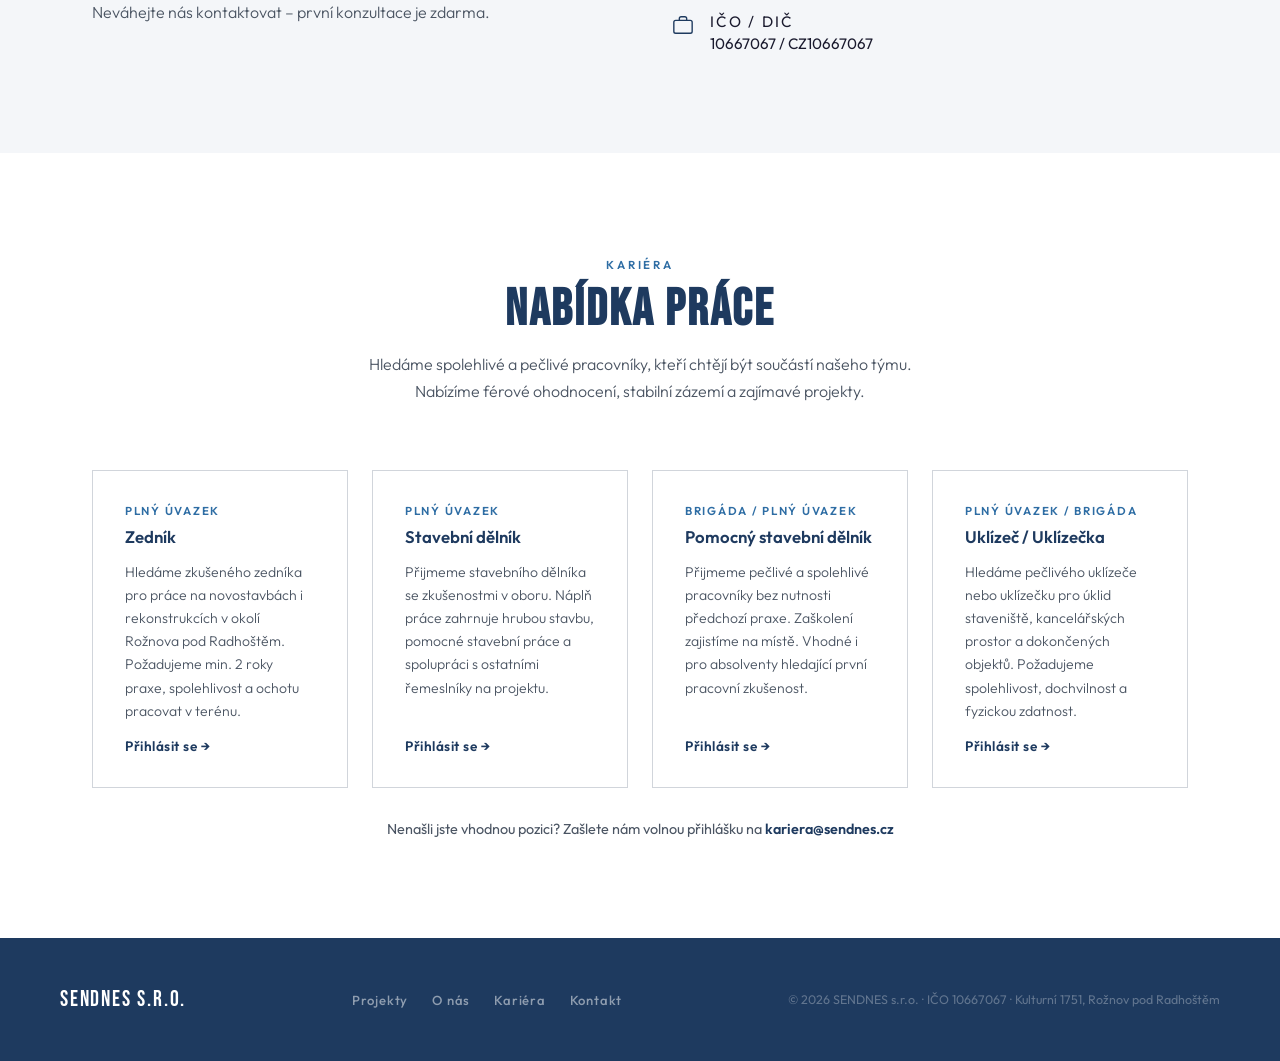
==== commit fcb397c8: "Add files via upload" ====
--- a/index.html
+++ b/index.html
@@ -8,12 +8,11 @@
   <link href="https://fonts.googleapis.com/css2?family=Bebas+Neue&family=Outfit:wght@300;400;500;600;700&display=swap" rel="stylesheet"/>
 </head>
 <body>
- 
+
 <!-- ─── NAV ─────────────────────────────────────── -->
 <header id="site-header">
   <div class="nav-inner">
     <a href="#" class="brand">
-      <span class="brand-slogan">Splníme váš</span>
       <span class="brand-name">SENDNES s.r.o.</span>
     </a>
     <nav class="main-nav">
@@ -33,7 +32,7 @@
     <a href="#kontakt" class="mobile-link">Kontakt</a>
   </div>
 </header>
- 
+
 <!-- ─── HERO ─────────────────────────────────────── -->
 <section class="hero">
   <div class="hero-bg"></div>
@@ -54,7 +53,7 @@
     <div class="scroll-line"></div>
   </div>
 </section>
- 
+
 <!-- ─── SERVICES STRIP ────────────────────────────── -->
 <section class="services-strip">
   <div class="strip-inner">
@@ -80,7 +79,7 @@
     </div>
   </div>
 </section>
- 
+
 <!-- ─── PROJECTS ──────────────────────────────────── -->
 <section class="section" id="projekty">
   <div class="container">
@@ -92,7 +91,7 @@
     <div class="slider-wrapper">
       <button class="slider-arrow slider-prev" id="sliderPrev" aria-label="Předchozí">&#8592;</button>
       <div class="projects-slider" id="projectsSlider">
- 
+
         <article class="project-card">
           <div class="project-img" style="background-image:url('https://images.unsplash.com/photo-1504307651254-35680f356dfd?w=800&q=80')">
             <div class="project-overlay"><span class="project-status ongoing">Probíhá</span></div>
@@ -101,10 +100,17 @@
             <span class="project-type">Rodinný dům</span>
             <h3>Rodinná vila – Rožnov pod Radhoštěm</h3>
             <p>Novostavba moderního rodinného domu o ploše 220 m² s terasou a garáží. Kompletní stavba na klíč včetně interiérových úprav.</p>
-            <button class="project-detail-btn" onclick="openModal(1)">Více informací →</button>
-          </div>
-        </article>
- 
+            <button class="project-info-btn" onclick="openMini(1, this)">Více informací ↓</button>
+            <div class="mini-popup" id="mini-1">
+              <div class="mini-row"><span>Plocha</span><strong>220 m²</strong></div>
+              <div class="mini-row"><span>Typ</span><strong>Novostavba RD</strong></div>
+              <div class="mini-row"><span>Zahájení</span><strong>Leden 2026</strong></div>
+              <div class="mini-row"><span>Dokončení</span><strong>Léto 2026</strong></div>
+              <div class="mini-row"><span>Lokalita</span><strong>Rožnov pod R.</strong></div>
+            </div>
+          </div>
+        </article>
+
         <article class="project-card">
           <div class="project-img" style="background-image:url('https://images.unsplash.com/photo-1503387762-592deb58ef4e?w=800&q=80')">
             <div class="project-overlay"><span class="project-status ongoing">Probíhá</span></div>
@@ -113,10 +119,17 @@
             <span class="project-type">Komerční stavba</span>
             <h3>Administrativní budova – Valašské Meziříčí</h3>
             <p>Výstavba třípodlažní administrativní budovy 850 m² s moderními kancelářskými prostory a energeticky úsporným řešením.</p>
-            <button class="project-detail-btn" onclick="openModal(2)">Více informací →</button>
-          </div>
-        </article>
- 
+            <button class="project-info-btn" onclick="openMini(2, this)">Více informací ↓</button>
+            <div class="mini-popup" id="mini-2">
+              <div class="mini-row"><span>Plocha</span><strong>850 m²</strong></div>
+              <div class="mini-row"><span>Podlaží</span><strong>3 + 1PP</strong></div>
+              <div class="mini-row"><span>Zahájení</span><strong>Únor 2026</strong></div>
+              <div class="mini-row"><span>Dokončení</span><strong>Podzim 2026</strong></div>
+              <div class="mini-row"><span>Lokalita</span><strong>Valašské Meziříčí</strong></div>
+            </div>
+          </div>
+        </article>
+
         <article class="project-card">
           <div class="project-img" style="background-image:url('https://images.unsplash.com/photo-1558618666-fcd25c85cd64?w=800&q=80')">
             <div class="project-overlay"><span class="project-status planning">Příprava</span></div>
@@ -125,10 +138,17 @@
             <span class="project-type">Rekonstrukce</span>
             <h3>Rekonstrukce bytového domu – Frenštát</h3>
             <p>Kompletní rekonstrukce bytového domu z 80. let. Zateplení fasády, výměna oken, modernizace rozvodů a společných prostor.</p>
-            <button class="project-detail-btn" onclick="openModal(3)">Více informací →</button>
-          </div>
-        </article>
- 
+            <button class="project-info-btn" onclick="openMini(3, this)">Více informací ↓</button>
+            <div class="mini-popup" id="mini-3">
+              <div class="mini-row"><span>Počet bytů</span><strong>24</strong></div>
+              <div class="mini-row"><span>Typ</span><strong>Rekonstrukce BD</strong></div>
+              <div class="mini-row"><span>Zahájení</span><strong>Léto 2026</strong></div>
+              <div class="mini-row"><span>Dokončení</span><strong>2027</strong></div>
+              <div class="mini-row"><span>Lokalita</span><strong>Frenštát pod R.</strong></div>
+            </div>
+          </div>
+        </article>
+
         <article class="project-card">
           <div class="project-img" style="background-image:url('https://images.unsplash.com/photo-1486325212027-8081e485255e?w=800&q=80')">
             <div class="project-overlay"><span class="project-status done">Dokončeno</span></div>
@@ -137,10 +157,17 @@
             <span class="project-type">Průmyslová stavba</span>
             <h3>Skladová hala – Zubří</h3>
             <p>Výstavba ocelové skladové haly 1 200 m² pro výrobní firmu. Realizováno v termínu včetně venkovních úprav a parkoviště.</p>
-            <button class="project-detail-btn" onclick="openModal(4)">Více informací →</button>
-          </div>
-        </article>
- 
+            <button class="project-info-btn" onclick="openMini(4, this)">Více informací ↓</button>
+            <div class="mini-popup" id="mini-4">
+              <div class="mini-row"><span>Plocha</span><strong>1 200 m²</strong></div>
+              <div class="mini-row"><span>Výška</span><strong>8 m</strong></div>
+              <div class="mini-row"><span>Parkoviště</span><strong>30 míst</strong></div>
+              <div class="mini-row"><span>Dokončeno</span><strong>2025</strong></div>
+              <div class="mini-row"><span>Lokalita</span><strong>Zubří</strong></div>
+            </div>
+          </div>
+        </article>
+
         <article class="project-card">
           <div class="project-img" style="background-image:url('https://images.unsplash.com/photo-1523217582562-09d0def993a6?w=800&q=80')">
             <div class="project-overlay"><span class="project-status done">Dokončeno</span></div>
@@ -149,10 +176,17 @@
             <span class="project-type">Rekonstrukce</span>
             <h3>Rekonstrukce RD – Střítež nad Bečvou</h3>
             <p>Kompletní rekonstrukce staršího rodinného domu – nová střecha, fasáda, okna, koupelna a kuchyň. Dokončeno 2025.</p>
-            <button class="project-detail-btn" onclick="openModal(5)">Více informací →</button>
-          </div>
-        </article>
- 
+            <button class="project-info-btn" onclick="openMini(5, this)">Více informací ↓</button>
+            <div class="mini-popup" id="mini-5">
+              <div class="mini-row"><span>Plocha</span><strong>145 m²</strong></div>
+              <div class="mini-row"><span>Typ</span><strong>Rekonstrukce RD</strong></div>
+              <div class="mini-row"><span>Trvání</span><strong>6 měsíců</strong></div>
+              <div class="mini-row"><span>Dokončeno</span><strong>Jaro 2025</strong></div>
+              <div class="mini-row"><span>Lokalita</span><strong>Střítež n. B.</strong></div>
+            </div>
+          </div>
+        </article>
+
         <article class="project-card">
           <div class="project-img" style="background-image:url('https://images.unsplash.com/photo-1560518883-ce09059eeffa?w=800&q=80')">
             <div class="project-overlay"><span class="project-status done">Dokončeno</span></div>
@@ -161,17 +195,34 @@
             <span class="project-type">Bytová výstavba</span>
             <h3>Bytový dům – Rožnov pod Radhoštěm</h3>
             <p>Novostavba bytového domu s 12 jednotkami, podzemními garážemi a výtahem. Předáno klientovi v roce 2024.</p>
-            <button class="project-detail-btn" onclick="openModal(6)">Více informací →</button>
-          </div>
-        </article>
- 
+            <button class="project-info-btn" onclick="openMini(6, this)">Více informací ↓</button>
+            <div class="mini-popup" id="mini-6">
+              <div class="mini-row"><span>Počet bytů</span><strong>12</strong></div>
+              <div class="mini-row"><span>Podlaží</span><strong>4 + 1PP</strong></div>
+              <div class="mini-row"><span>Garáže</span><strong>14 míst</strong></div>
+              <div class="mini-row"><span>Dokončeno</span><strong>2024</strong></div>
+              <div class="mini-row"><span>Lokalita</span><strong>Rožnov pod R.</strong></div>
+            </div>
+          </div>
+        </article>
+
       </div>
       <button class="slider-arrow slider-next" id="sliderNext" aria-label="Další">&#8594;</button>
     </div>
     <div class="slider-dots" id="sliderDots"></div>
-  </div>
-</section>
- 
+    <div class="projects-bottom">
+      <div class="projects-cta-box">
+        <div class="projects-cta-text">
+          <strong>Máte zájem o realizaci?</strong>
+          <span>Kontaktujte nás a připravíme nabídku na míru.</span>
+        </div>
+        <a href="#kontakt" class="btn-cta-contact">Kontaktujte nás →</a>
+      </div>
+      <a href="projekty.html" class="btn-all-projects">Podrobné informace o všech projektech →</a>
+    </div>
+  </div>
+</section>
+
 <!-- ─── ABOUT ──────────────────────────────────────── -->
 <section class="section section-dark" id="o-nas">
   <div class="container about-grid">
@@ -193,7 +244,7 @@
     </div>
   </div>
 </section>
- 
+
 <!-- ─── CONTACT CTA ────────────────────────────────── -->
 <section class="cta-section" id="kontakt">
   <div class="container">
@@ -235,7 +286,7 @@
     </div>
   </div>
 </section>
- 
+
 <!-- ─── CAREERS ─────────────────────────────────────── -->
 <section class="section" id="nabidka-prace">
   <div class="container">
@@ -281,12 +332,11 @@
     <p class="jobs-note">Nenašli jste vhodnou pozici? Zašlete nám volnou přihlášku na <a href="mailto:kariera@sendnes.cz">kariera@sendnes.cz</a></p>
   </div>
 </section>
- 
+
 <!-- ─── FOOTER ─────────────────────────────────────── -->
 <footer class="footer">
   <div class="footer-inner">
     <div class="footer-brand">
-      <span class="footer-slogan">Splníme váš</span>
       <span class="footer-name">SENDNES s.r.o.</span>
     </div>
     <div class="footer-links">
@@ -300,7 +350,7 @@
     </div>
   </div>
 </footer>
- 
+
 <!-- ─── PROJECT MODAL ──────────────────────────────── -->
 <div class="modal-overlay" id="modal-overlay" onclick="closeModal()">
   <div class="modal" id="modal" onclick="event.stopPropagation()">
@@ -308,7 +358,9 @@
     <div id="modal-content"></div>
   </div>
 </div>
- 
+
 <script src="script.js"></script>
 </body>
-</html>+</html>
+  </div>
+</section>
--- a/style.css
+++ b/style.css
@@ -1,749 +1,852 @@
 /* ─── VARIABLES ───────────────────────────────────── */
 :root {
-    --blue:       #1E3A5F;
-    --blue-mid:   #2B527F;
-    --blue-light: #2E6DA4;
-    --gray:       #6B7280;
-    --gray-light: #D1D5DB;
-    --gray-bg:    #F4F6F9;
-    --white:      #FFFFFF;
-    --accent:     #C8A94A;
-    --text:       #1A1A2E;
-    --text-soft:  #4B5563;
-   
-    --font-display: 'Bebas Neue', sans-serif;
-    --font-body:    'Outfit', sans-serif;
-   
-    --radius: 4px;
-    --shadow: 0 4px 24px rgba(30,58,95,0.10);
-    --shadow-lg: 0 12px 48px rgba(30,58,95,0.18);
-    --transition: 0.28s cubic-bezier(0.4,0,0.2,1);
-  }
-   
-  /* ─── RESET ────────────────────────────────────────── */
-  *, *::before, *::after { box-sizing: border-box; margin: 0; padding: 0; }
-  html { scroll-behavior: smooth; font-size: 16px; }
-  body {
-    font-family: var(--font-body);
-    color: var(--text);
-    background: var(--white);
-    overflow-x: hidden;
-  }
-  img { display: block; max-width: 100%; }
-  a { color: inherit; text-decoration: none; }
-   
-  /* ─── UTILITIES ────────────────────────────────────── */
-  .container { max-width: 1160px; margin: 0 auto; padding: 0 32px; }
-   
-  .btn {
-    display: inline-block;
-    padding: 14px 32px;
-    font-family: var(--font-body);
-    font-weight: 600;
-    font-size: 0.95rem;
-    letter-spacing: 0.04em;
-    cursor: pointer;
-    border: none;
-    transition: var(--transition);
-  }
-  .btn-primary {
-    background: var(--white);
-    color: var(--blue);
-  }
-  .btn-primary:hover { background: var(--gray-light); }
-  .btn-outline {
-    background: transparent;
-    color: var(--white);
-    border: 2px solid rgba(255,255,255,0.5);
-  }
-  .btn-outline:hover { border-color: var(--white); background: rgba(255,255,255,0.08); }
-   
-  /* ─── HEADER ───────────────────────────────────────── */
-  #site-header {
-    position: fixed;
-    top: 0; left: 0; right: 0;
-    z-index: 900;
-    background: rgba(255,255,255,0.95);
-    backdrop-filter: blur(10px);
-    border-bottom: 1px solid var(--gray-light);
-    transition: var(--transition);
-  }
-  #site-header.scrolled {
-    box-shadow: var(--shadow);
-  }
-  .nav-inner {
-    max-width: 1160px;
-    margin: 0 auto;
-    padding: 0 32px;
-    height: 72px;
-    display: flex;
-    align-items: center;
-    justify-content: space-between;
-  }
-  .brand {
-    display: flex;
-    flex-direction: column;
-    line-height: 1;
-    gap: 2px;
-  }
-  .brand-slogan {
-    font-family: var(--font-body);
-    font-size: 0.65rem;
-    font-weight: 400;
-    letter-spacing: 0.18em;
-    color: var(--gray);
-    text-transform: uppercase;
-  }
-  .brand-name {
-    font-family: var(--font-display);
-    font-size: 1.55rem;
-    letter-spacing: 0.08em;
-    color: var(--blue);
-  }
-  .main-nav { display: flex; gap: 32px; }
-  .main-nav a {
-    font-size: 0.88rem;
-    font-weight: 500;
-    letter-spacing: 0.06em;
-    text-transform: uppercase;
-    color: var(--gray);
-    position: relative;
-    transition: color var(--transition);
-  }
-  .main-nav a::after {
-    content: '';
-    position: absolute;
-    bottom: -4px; left: 0;
-    width: 0; height: 2px;
-    background: var(--blue);
-    transition: width var(--transition);
-  }
-  .main-nav a:hover { color: var(--blue); }
-  .main-nav a:hover::after { width: 100%; }
-   
-  /* Burger */
-  .burger {
-    display: none;
-    flex-direction: column;
-    gap: 5px;
-    background: none;
-    border: none;
-    cursor: pointer;
-    padding: 4px;
-  }
-  .burger span {
-    width: 24px; height: 2px;
-    background: var(--blue);
-    display: block;
-    transition: var(--transition);
-  }
-   
-  /* Mobile menu */
-  .mobile-menu {
-    display: none;
-    flex-direction: column;
-    padding: 16px 32px 24px;
-    border-top: 1px solid var(--gray-light);
-    background: var(--white);
-  }
-  .mobile-menu.open { display: flex; }
-  .mobile-link {
-    padding: 12px 0;
-    font-weight: 600;
-    font-size: 1rem;
-    color: var(--blue);
-    border-bottom: 1px solid var(--gray-light);
-  }
-   
-  /* ─── HERO ─────────────────────────────────────────── */
-  .hero {
-    position: relative;
-    height: 100vh;
-    min-height: 600px;
-    display: flex;
-    align-items: center;
-    overflow: hidden;
-  }
-  .hero-bg {
-    position: absolute;
-    inset: 0;
-    background:
-      linear-gradient(135deg, rgba(30,58,95,0.92) 0%, rgba(30,58,95,0.7) 100%),
-      url('https://images.unsplash.com/photo-1541976590-713941681591?w=1600&q=80') center/cover no-repeat;
-  }
-  .hero-content {
-    position: relative;
-    z-index: 2;
-    max-width: 1160px;
-    margin: 0 auto;
-    padding: 0 32px;
-    padding-top: 72px;
-  }
-  .hero-tag {
-    font-size: 0.78rem;
-    font-weight: 500;
-    letter-spacing: 0.2em;
-    text-transform: uppercase;
-    color: rgba(255,255,255,0.6);
-    margin-bottom: 20px;
-    opacity: 0;
-    animation: fadeUp 0.7s 0.2s forwards;
-  }
-  .hero-title {
-    margin-bottom: 24px;
-    opacity: 0;
-    animation: fadeUp 0.7s 0.4s forwards;
-  }
-  .hero-sub {
-    font-size: 1.15rem;
-    color: rgba(255,255,255,0.75);
-    max-width: 480px;
-    line-height: 1.6;
-    margin-bottom: 40px;
-    font-weight: 300;
-    opacity: 0;
-    animation: fadeUp 0.7s 0.6s forwards;
-  }
-  .hero-cta {
-    display: flex;
-    gap: 16px;
-    flex-wrap: wrap;
-    opacity: 0;
-    animation: fadeUp 0.7s 0.8s forwards;
-  }
-  .hero-scroll {
-    position: absolute;
-    bottom: 40px;
-    right: 40px;
-    display: flex;
-    flex-direction: column;
-    align-items: center;
-    gap: 10px;
-    z-index: 2;
-  }
-  .hero-scroll span {
-    font-size: 0.65rem;
-    letter-spacing: 0.2em;
-    text-transform: uppercase;
-    color: rgba(255,255,255,0.4);
-    writing-mode: vertical-rl;
-  }
-  .scroll-line {
-    width: 1px; height: 48px;
-    background: linear-gradient(to bottom, rgba(255,255,255,0.5), transparent);
-    animation: scrollPulse 2s infinite;
-  }
-  @keyframes scrollPulse {
-    0%, 100% { opacity: 0.4; transform: scaleY(1); }
-    50% { opacity: 1; transform: scaleY(1.2); }
-  }
-  @keyframes fadeUp {
-    from { opacity: 0; transform: translateY(24px); }
-    to   { opacity: 1; transform: translateY(0); }
-  }
-   
-  /* ─── SERVICES STRIP ─────────────────────────────── */
-  .services-strip {
-    background: var(--blue);
-    padding: 0;
-  }
-  .strip-inner {
-    max-width: 1160px;
-    margin: 0 auto;
-    padding: 0 32px;
-    display: flex;
-    justify-content: space-between;
-    flex-wrap: wrap;
-  }
-  .strip-item {
-    display: flex;
-    align-items: center;
-    gap: 10px;
-    padding: 22px 16px;
-    color: rgba(255,255,255,0.7);
-    font-size: 0.85rem;
-    font-weight: 500;
-    letter-spacing: 0.04em;
-    transition: color var(--transition);
-    flex: 1;
-    min-width: 140px;
-    border-right: 1px solid rgba(255,255,255,0.08);
-  }
-  .strip-item:last-child { border-right: none; }
-  .strip-item:hover { color: var(--white); }
-  .strip-item svg { width: 20px; height: 20px; flex-shrink: 0; }
-   
-  /* ─── SECTION BASE ───────────────────────────────── */
-  .section { padding: 100px 0; }
-  .section-dark { background: var(--blue); }
-  .section-header {
-    text-align: center;
-    max-width: 600px;
-    margin: 0 auto 64px;
-  }
-  .section-tag {
-    display: inline-block;
-    font-size: 0.72rem;
-    font-weight: 600;
-    letter-spacing: 0.25em;
-    text-transform: uppercase;
-    color: var(--blue-light);
-    margin-bottom: 12px;
-  }
-  .section-tag.light { color: var(--accent); }
-  .section-title {
-    font-family: var(--font-display);
-    font-size: clamp(36px, 4vw, 52px);
-    letter-spacing: 0.04em;
-    color: var(--blue);
-    line-height: 1;
-    margin-bottom: 16px;
-  }
-  .section-title.light { color: var(--white); }
-  .section-desc { color: var(--text-soft); line-height: 1.7; font-weight: 300; }
-   
-  /* ─── HERO TITLE SPECIAL ─────────────────────────── */
-  .hero-slogan {
-    display: block;
-    font-size: clamp(28px, 4vw, 52px);
-    font-family: var(--font-body);
-    font-weight: 300;
-    letter-spacing: 0.22em;
-    text-transform: uppercase;
-    color: rgba(255,255,255,0.65);
-    margin-bottom: 8px;
-  }
-  .hero-brand {
-    display: block;
-    font-family: var(--font-display);
-    font-size: clamp(72px, 12vw, 140px);
-    line-height: 0.88;
-    color: var(--white);
-    letter-spacing: 0.04em;
-  }
-  .hero-sen { color: var(--accent); }
-   
-  /* ─── PROJECTS SLIDER ────────────────────────────── */
-  .slider-wrapper {
-    position: relative;
-    display: flex;
-    align-items: stretch;
-    gap: 0;
-  }
-  .projects-slider {
-    display: grid;
-    grid-template-columns: repeat(3, 1fr);
-    gap: 24px;
-    flex: 1;
-    overflow: hidden;
-    transition: none;
-  }
-  .project-card {
-    background: var(--white);
-    border: 1px solid var(--gray-light);
-    overflow: hidden;
-    transition: transform var(--transition), box-shadow var(--transition);
-    cursor: pointer;
-  }
-  .project-card:hover {
-    transform: translateY(-6px);
-    box-shadow: var(--shadow-lg);
-  }
-  .project-img {
-    height: 220px;
-    background-size: cover;
-    background-position: center;
-    position: relative;
-  }
-  .project-overlay {
-    position: absolute;
-    inset: 0;
-    background: linear-gradient(to bottom, transparent 40%, rgba(30,58,95,0.5) 100%);
-    display: flex;
-    align-items: flex-end;
-    padding: 16px;
-  }
-  .project-status {
-    font-size: 0.72rem;
-    font-weight: 600;
-    letter-spacing: 0.12em;
-    text-transform: uppercase;
-    padding: 5px 12px;
-    border-radius: 2px;
-  }
-  .project-status.ongoing { background: var(--accent); color: #1a1000; }
-  .project-status.planning { background: rgba(255,255,255,0.9); color: var(--blue); }
-  .project-body { padding: 24px; }
-  .project-type {
-    font-size: 0.72rem;
-    font-weight: 600;
-    letter-spacing: 0.15em;
-    text-transform: uppercase;
-    color: var(--blue-light);
-    display: block;
-    margin-bottom: 8px;
-  }
-  .project-body h3 {
-    font-size: 1.05rem;
-    font-weight: 600;
-    margin-bottom: 10px;
-    color: var(--blue);
-    line-height: 1.3;
-  }
-  .project-body p {
-    font-size: 0.88rem;
-    color: var(--text-soft);
-    line-height: 1.65;
-    margin-bottom: 18px;
-    font-weight: 300;
-  }
-  .project-detail-btn {
-    background: none;
-    border: none;
-    font-family: var(--font-body);
-    font-size: 0.85rem;
-    font-weight: 600;
-    color: var(--blue);
-    cursor: pointer;
-    letter-spacing: 0.04em;
-    transition: color var(--transition);
-    padding: 0;
-  }
-  .project-detail-btn:hover { color: var(--blue-light); }
-   
-  /* ─── ABOUT ──────────────────────────────────────── */
-  .about-grid {
-    display: grid;
-    grid-template-columns: 1fr 1fr;
-    gap: 80px;
-    align-items: center;
-  }
-  .about-text p {
-    color: rgba(255,255,255,0.75);
-    line-height: 1.7;
-    margin-bottom: 16px;
-    font-weight: 300;
-    font-size: 1rem;
-  }
-  .about-stats {
-    display: flex;
-    gap: 40px;
-    margin-top: 40px;
-  }
-  .stat { display: flex; flex-direction: column; gap: 4px; }
-  .stat-num {
-    font-family: var(--font-display);
-    font-size: 2.8rem;
-    color: var(--accent);
-    letter-spacing: 0.04em;
-    line-height: 1;
-  }
-  .stat-label {
-    font-size: 0.78rem;
-    color: rgba(255,255,255,0.5);
-    font-weight: 400;
-    letter-spacing: 0.06em;
-  }
-  .about-img img {
-    width: 100%;
-    height: 440px;
-    object-fit: cover;
-    filter: saturate(0.7) contrast(1.05);
-  }
-   
-  /* ─── CONTACT CTA ─────────────────────────────────── */
-  .cta-section { padding: 100px 0; background: var(--gray-bg); }
-  .cta-box {
-    display: grid;
-    grid-template-columns: 1fr 1fr;
-    gap: 64px;
-    align-items: start;
-  }
-  .cta-text h2 {
-    font-family: var(--font-display);
-    font-size: clamp(28px, 3vw, 42px);
-    color: var(--blue);
-    letter-spacing: 0.04em;
-    line-height: 1.1;
-    margin-bottom: 16px;
-  }
-  .cta-text p {
-    color: var(--text-soft);
-    line-height: 1.7;
-    font-weight: 300;
-  }
-  .contact-details { display: flex; flex-direction: column; gap: 24px; }
-  .contact-item {
-    display: flex;
-    gap: 16px;
-    align-items: flex-start;
-  }
-  .contact-item svg {
-    width: 22px; height: 22px;
-    color: var(--blue);
-    flex-shrink: 0;
-    margin-top: 2px;
-  }
-  .contact-item div { display: flex; flex-direction: column; gap: 3px; }
-  .contact-label {
-    font-size: 0.72rem;
-    font-weight: 600;
-    letter-spacing: 0.15em;
-    text-transform: uppercase;
-    color: var(--gray);
-  }
-  .contact-item a,
-  .contact-item span {
-    font-size: 0.95rem;
-    color: var(--text);
-    font-weight: 400;
-  }
-  .contact-item a:hover { color: var(--blue); }
-   
-  /* ─── CAREERS ─────────────────────────────────────── */
-  .slider-arrow {
-    background: var(--blue);
-    color: var(--white);
-    border: none;
-    width: 48px;
-    min-width: 48px;
-    cursor: pointer;
-    font-size: 1.3rem;
-    transition: background var(--transition);
-    display: flex;
-    align-items: center;
-    justify-content: center;
-    z-index: 2;
-  }
-  .slider-arrow:hover { background: var(--blue-mid); }
-  .slider-arrow:disabled { opacity: 0.3; cursor: default; }
-  .slider-dots {
-    display: flex;
-    justify-content: center;
-    gap: 8px;
-    margin-top: 28px;
-  }
-  .slider-dot {
-    width: 8px; height: 8px;
-    border-radius: 50%;
-    background: var(--gray-light);
-    border: none;
-    cursor: pointer;
-    transition: background var(--transition), transform var(--transition);
-    padding: 0;
-  }
-  .slider-dot.active {
-    background: var(--blue);
-    transform: scale(1.3);
-  }
-   
-  .jobs-grid {
-    display: grid;
-    grid-template-columns: repeat(4, 1fr);
-    gap: 24px;
-    margin-bottom: 32px;
-  }
-  .job-card {
-    border: 1px solid var(--gray-light);
-    padding: 32px;
-    display: flex;
-    flex-direction: column;
-    gap: 14px;
-    transition: border-color var(--transition), box-shadow var(--transition);
-  }
-  .job-card:hover {
-    border-color: var(--blue);
-    box-shadow: var(--shadow);
-  }
-  .job-header { display: flex; flex-direction: column; gap: 8px; }
-  .job-tag {
-    font-size: 0.72rem;
-    font-weight: 600;
-    letter-spacing: 0.15em;
-    text-transform: uppercase;
-    color: var(--blue-light);
-  }
-  .job-card h3 {
-    font-size: 1.05rem;
-    font-weight: 600;
-    color: var(--blue);
-  }
-  .job-card p {
-    font-size: 0.88rem;
-    color: var(--text-soft);
-    line-height: 1.65;
-    font-weight: 300;
-    flex: 1;
-  }
-  .btn-job {
-    display: inline-block;
-    font-size: 0.85rem;
-    font-weight: 600;
-    color: var(--blue);
-    letter-spacing: 0.04em;
-    transition: color var(--transition);
-    padding: 0;
-    background: none;
-    border: none;
-    font-family: var(--font-body);
-    cursor: pointer;
-    text-align: left;
-  }
-  .btn-job:hover { color: var(--blue-light); }
-  .jobs-note {
-    text-align: center;
-    font-size: 0.9rem;
-    color: var(--text-soft);
-  }
-  .jobs-note a { color: var(--blue); font-weight: 600; }
-  .jobs-note a:hover { text-decoration: underline; }
-   
-  /* ─── FOOTER ──────────────────────────────────────── */
-  .footer {
-    background: var(--blue);
-    padding: 48px 32px;
-  }
-  .footer-inner {
-    max-width: 1160px;
-    margin: 0 auto;
-    display: flex;
-    flex-wrap: wrap;
-    gap: 24px;
-    align-items: center;
-    justify-content: space-between;
-  }
-  .footer-brand { display: flex; flex-direction: column; gap: 2px; }
-  .footer-slogan {
-    font-size: 0.65rem;
-    letter-spacing: 0.2em;
-    text-transform: uppercase;
-    color: rgba(255,255,255,0.4);
-  }
-  .footer-name {
-    font-family: var(--font-display);
-    font-size: 1.4rem;
-    letter-spacing: 0.08em;
-    color: var(--white);
-  }
-  .footer-links { display: flex; gap: 24px; flex-wrap: wrap; }
-  .footer-links a {
-    font-size: 0.82rem;
-    color: rgba(255,255,255,0.5);
-    font-weight: 500;
-    letter-spacing: 0.06em;
-    transition: color var(--transition);
-  }
-  .footer-links a:hover { color: var(--white); }
-  .footer-legal { color: rgba(255,255,255,0.3); font-size: 0.78rem; }
-   
-  /* ─── MODAL ───────────────────────────────────────── */
-  .modal-overlay {
-    position: fixed;
-    inset: 0;
-    background: rgba(10,20,40,0.7);
-    backdrop-filter: blur(6px);
-    z-index: 1000;
-    display: flex;
-    align-items: center;
-    justify-content: center;
-    padding: 32px;
-    opacity: 0;
-    pointer-events: none;
-    transition: opacity var(--transition);
-  }
-  .modal-overlay.open {
-    opacity: 1;
-    pointer-events: all;
-  }
-  .modal {
-    background: var(--white);
-    max-width: 680px;
-    width: 100%;
-    max-height: 80vh;
-    overflow-y: auto;
-    padding: 48px;
-    position: relative;
-    transform: translateY(20px);
-    transition: transform var(--transition);
-  }
-  .modal-overlay.open .modal { transform: translateY(0); }
-  .modal-close {
-    position: absolute;
-    top: 20px; right: 24px;
-    background: none;
-    border: none;
-    font-size: 1.2rem;
-    cursor: pointer;
-    color: var(--gray);
-  }
-  .modal-close:hover { color: var(--blue); }
-  .modal-project-img {
-    width: 100%;
-    height: 280px;
-    object-fit: cover;
-    margin-bottom: 28px;
-  }
-  .modal-tag {
-    font-size: 0.72rem;
-    font-weight: 600;
-    letter-spacing: 0.15em;
-    text-transform: uppercase;
-    color: var(--blue-light);
-    display: block;
-    margin-bottom: 8px;
-  }
-  .modal h2 {
-    font-family: var(--font-display);
-    font-size: 2rem;
-    color: var(--blue);
-    letter-spacing: 0.04em;
-    margin-bottom: 16px;
-  }
-  .modal p {
-    color: var(--text-soft);
-    line-height: 1.7;
-    margin-bottom: 12px;
-    font-size: 0.95rem;
-  }
-  .modal-details {
-    display: grid;
-    grid-template-columns: 1fr 1fr;
-    gap: 16px;
-    margin-top: 24px;
-    padding-top: 24px;
-    border-top: 1px solid var(--gray-light);
-  }
-  .modal-detail-item { display: flex; flex-direction: column; gap: 4px; }
-  .modal-detail-label {
-    font-size: 0.7rem;
-    font-weight: 600;
-    letter-spacing: 0.15em;
-    text-transform: uppercase;
-    color: var(--gray);
-  }
-  .modal-detail-value { font-size: 0.92rem; color: var(--text); font-weight: 500; }
-   
-  /* ─── RESPONSIVE ──────────────────────────────────── */
-  @media (max-width: 960px) {
-    .projects-slider { grid-template-columns: repeat(3, 1fr); }
-    .jobs-grid { grid-template-columns: repeat(2, 1fr); }
-    .about-grid { grid-template-columns: 1fr; gap: 48px; }
-    .cta-box { grid-template-columns: 1fr; gap: 40px; }
-    .about-img img { height: 300px; }
-  }
-  @media (max-width: 680px) {
-    .main-nav { display: none; }
-    .burger { display: flex; }
-    .projects-slider { grid-template-columns: 1fr !important; }
-    .jobs-grid { grid-template-columns: 1fr; }
-    .hero-brand { font-size: 72px; }
-    .strip-inner { gap: 0; }
-    .strip-item { flex: 0 0 50%; border-bottom: 1px solid rgba(255,255,255,0.08); }
-    .strip-item:nth-child(odd) { border-right: 1px solid rgba(255,255,255,0.08); }
-    .strip-item:nth-child(even) { border-right: none; }
-    .about-stats { gap: 24px; flex-wrap: wrap; }
-    .modal { padding: 32px 24px; }
-    .modal-details { grid-template-columns: 1fr; }
-    .footer-inner { flex-direction: column; align-items: flex-start; gap: 20px; }
-    .slider-arrow { width: 36px; min-width: 36px; font-size: 1rem; }
-  }+  --blue:       #1E3A5F;
+  --blue-mid:   #2B527F;
+  --blue-light: #2E6DA4;
+  --gray:       #6B7280;
+  --gray-light: #D1D5DB;
+  --gray-bg:    #F4F6F9;
+  --white:      #FFFFFF;
+  --accent:     #C8A94A;
+  --text:       #1A1A2E;
+  --text-soft:  #4B5563;
+
+  --font-display: 'Bebas Neue', sans-serif;
+  --font-body:    'Outfit', sans-serif;
+
+  --radius: 4px;
+  --shadow: 0 4px 24px rgba(30,58,95,0.10);
+  --shadow-lg: 0 12px 48px rgba(30,58,95,0.18);
+  --transition: 0.28s cubic-bezier(0.4,0,0.2,1);
+}
+
+/* ─── RESET ────────────────────────────────────────── */
+*, *::before, *::after { box-sizing: border-box; margin: 0; padding: 0; }
+html { scroll-behavior: smooth; font-size: 16px; }
+body {
+  font-family: var(--font-body);
+  color: var(--text);
+  background: var(--white);
+  overflow-x: hidden;
+}
+img { display: block; max-width: 100%; }
+a { color: inherit; text-decoration: none; }
+
+/* ─── UTILITIES ────────────────────────────────────── */
+.container { max-width: 1160px; margin: 0 auto; padding: 0 32px; }
+
+.btn {
+  display: inline-block;
+  padding: 14px 32px;
+  font-family: var(--font-body);
+  font-weight: 600;
+  font-size: 0.95rem;
+  letter-spacing: 0.04em;
+  cursor: pointer;
+  border: none;
+  transition: var(--transition);
+}
+.btn-primary {
+  background: var(--white);
+  color: var(--blue);
+}
+.btn-primary:hover { background: var(--gray-light); }
+.btn-outline {
+  background: transparent;
+  color: var(--white);
+  border: 2px solid rgba(255,255,255,0.5);
+}
+.btn-outline:hover { border-color: var(--white); background: rgba(255,255,255,0.08); }
+
+/* ─── HEADER ───────────────────────────────────────── */
+#site-header {
+  position: fixed;
+  top: 0; left: 0; right: 0;
+  z-index: 900;
+  background: rgba(255,255,255,0.95);
+  backdrop-filter: blur(10px);
+  border-bottom: 1px solid var(--gray-light);
+  transition: var(--transition);
+}
+#site-header.scrolled {
+  box-shadow: var(--shadow);
+}
+.nav-inner {
+  max-width: 1160px;
+  margin: 0 auto;
+  padding: 0 32px;
+  height: 72px;
+  display: flex;
+  align-items: center;
+  justify-content: space-between;
+}
+.brand {
+  display: flex;
+  flex-direction: column;
+  line-height: 1;
+  gap: 2px;
+}
+.brand-slogan {
+  font-family: var(--font-body);
+  font-size: 0.65rem;
+  font-weight: 400;
+  letter-spacing: 0.18em;
+  color: var(--gray);
+  text-transform: uppercase;
+}
+.brand-name {
+  font-family: var(--font-display);
+  font-size: 1.55rem;
+  letter-spacing: 0.08em;
+  color: var(--blue);
+}
+.projects-all-link {
+  font-size: 0.88rem;
+  font-weight: 600;
+  letter-spacing: 0.08em;
+  color: var(--blue);
+  border-bottom: 1px solid var(--blue);
+  padding-bottom: 2px;
+  transition: color var(--transition), border-color var(--transition);
+}
+.projects-all-link:hover { color: var(--blue-light); border-color: var(--blue-light); }
+.main-nav { display: flex; gap: 32px; }
+.main-nav a {
+  font-size: 0.88rem;
+  font-weight: 500;
+  letter-spacing: 0.06em;
+  text-transform: uppercase;
+  color: var(--gray);
+  position: relative;
+  transition: color var(--transition);
+}
+.main-nav a::after {
+  content: '';
+  position: absolute;
+  bottom: -4px; left: 0;
+  width: 0; height: 2px;
+  background: var(--blue);
+  transition: width var(--transition);
+}
+.main-nav a:hover { color: var(--blue); }
+.main-nav a:hover::after { width: 100%; }
+
+/* Burger */
+.burger {
+  display: none;
+  flex-direction: column;
+  gap: 5px;
+  background: none;
+  border: none;
+  cursor: pointer;
+  padding: 4px;
+}
+.burger span {
+  width: 24px; height: 2px;
+  background: var(--blue);
+  display: block;
+  transition: var(--transition);
+}
+
+/* Mobile menu */
+.mobile-menu {
+  display: none;
+  flex-direction: column;
+  padding: 16px 32px 24px;
+  border-top: 1px solid var(--gray-light);
+  background: var(--white);
+}
+.mobile-menu.open { display: flex; }
+.mobile-link {
+  padding: 12px 0;
+  font-weight: 600;
+  font-size: 1rem;
+  color: var(--blue);
+  border-bottom: 1px solid var(--gray-light);
+}
+
+/* ─── HERO ─────────────────────────────────────────── */
+.hero {
+  position: relative;
+  height: 100vh;
+  min-height: 600px;
+  display: flex;
+  align-items: center;
+  overflow: hidden;
+}
+.hero-bg {
+  position: absolute;
+  inset: 0;
+  background:
+    linear-gradient(135deg, rgba(30,58,95,0.92) 0%, rgba(30,58,95,0.7) 100%),
+    url('https://images.unsplash.com/photo-1541976590-713941681591?w=1600&q=80') center/cover no-repeat;
+}
+.hero-content {
+  position: relative;
+  z-index: 2;
+  max-width: 1160px;
+  margin: 0 auto;
+  padding: 0 32px;
+  padding-top: 72px;
+}
+.hero-tag {
+  font-size: 0.78rem;
+  font-weight: 500;
+  letter-spacing: 0.2em;
+  text-transform: uppercase;
+  color: rgba(255,255,255,0.6);
+  margin-bottom: 20px;
+  opacity: 0;
+  animation: fadeUp 0.7s 0.2s forwards;
+}
+.hero-title {
+  margin-bottom: 24px;
+  opacity: 0;
+  animation: fadeUp 0.7s 0.4s forwards;
+}
+.hero-sub {
+  font-size: 1.15rem;
+  color: rgba(255,255,255,0.75);
+  max-width: 480px;
+  line-height: 1.6;
+  margin-bottom: 40px;
+  font-weight: 300;
+  opacity: 0;
+  animation: fadeUp 0.7s 0.6s forwards;
+}
+.hero-cta {
+  display: flex;
+  gap: 16px;
+  flex-wrap: wrap;
+  opacity: 0;
+  animation: fadeUp 0.7s 0.8s forwards;
+}
+.hero-scroll {
+  position: absolute;
+  bottom: 40px;
+  right: 40px;
+  display: flex;
+  flex-direction: column;
+  align-items: center;
+  gap: 10px;
+  z-index: 2;
+}
+.hero-scroll span {
+  font-size: 0.65rem;
+  letter-spacing: 0.2em;
+  text-transform: uppercase;
+  color: rgba(255,255,255,0.4);
+  writing-mode: vertical-rl;
+}
+.scroll-line {
+  width: 1px; height: 48px;
+  background: linear-gradient(to bottom, rgba(255,255,255,0.5), transparent);
+  animation: scrollPulse 2s infinite;
+}
+@keyframes scrollPulse {
+  0%, 100% { opacity: 0.4; transform: scaleY(1); }
+  50% { opacity: 1; transform: scaleY(1.2); }
+}
+@keyframes fadeUp {
+  from { opacity: 0; transform: translateY(24px); }
+  to   { opacity: 1; transform: translateY(0); }
+}
+
+/* ─── SERVICES STRIP ─────────────────────────────── */
+.services-strip {
+  background: var(--blue);
+  padding: 0;
+}
+.strip-inner {
+  max-width: 1160px;
+  margin: 0 auto;
+  padding: 0 32px;
+  display: flex;
+  justify-content: space-between;
+  flex-wrap: wrap;
+}
+.strip-item {
+  display: flex;
+  align-items: center;
+  gap: 10px;
+  padding: 22px 16px;
+  color: rgba(255,255,255,0.7);
+  font-size: 0.85rem;
+  font-weight: 500;
+  letter-spacing: 0.04em;
+  transition: color var(--transition);
+  flex: 1;
+  min-width: 140px;
+  border-right: 1px solid rgba(255,255,255,0.08);
+}
+.strip-item:last-child { border-right: none; }
+.strip-item:hover { color: var(--white); }
+.strip-item svg { width: 20px; height: 20px; flex-shrink: 0; }
+
+/* ─── SECTION BASE ───────────────────────────────── */
+.section { padding: 100px 0; }
+.section-dark { background: var(--blue); }
+.section-header {
+  text-align: center;
+  max-width: 600px;
+  margin: 0 auto 64px;
+}
+.section-tag {
+  display: inline-block;
+  font-size: 0.72rem;
+  font-weight: 600;
+  letter-spacing: 0.25em;
+  text-transform: uppercase;
+  color: var(--blue-light);
+  margin-bottom: 12px;
+}
+.section-tag.light { color: var(--accent); }
+.section-title {
+  font-family: var(--font-display);
+  font-size: clamp(36px, 4vw, 52px);
+  letter-spacing: 0.04em;
+  color: var(--blue);
+  line-height: 1;
+  margin-bottom: 16px;
+}
+.section-title.light { color: var(--white); }
+.section-desc { color: var(--text-soft); line-height: 1.7; font-weight: 300; }
+
+/* ─── HERO TITLE SPECIAL ─────────────────────────── */
+.hero-slogan {
+  display: block;
+  font-size: clamp(28px, 4vw, 52px);
+  font-family: var(--font-body);
+  font-weight: 300;
+  letter-spacing: 0.22em;
+  text-transform: uppercase;
+  color: rgba(255,255,255,0.65);
+  margin-bottom: 8px;
+}
+.hero-brand {
+  display: block;
+  font-family: var(--font-display);
+  font-size: clamp(72px, 12vw, 140px);
+  line-height: 0.88;
+  color: var(--white);
+  letter-spacing: 0.04em;
+}
+.hero-sen { color: var(--accent); }
+
+/* ─── PROJECTS SLIDER ────────────────────────────── */
+.slider-wrapper {
+  position: relative;
+  display: flex;
+  align-items: stretch;
+  gap: 0;
+}
+.projects-slider {
+  display: grid;
+  grid-template-columns: repeat(3, 1fr);
+  gap: 24px;
+  flex: 1;
+  overflow: hidden;
+  transition: none;
+}
+.project-card {
+  background: var(--white);
+  border: 1px solid var(--gray-light);
+  overflow: hidden;
+  transition: transform var(--transition), box-shadow var(--transition);
+  cursor: pointer;
+}
+.project-card:hover {
+  transform: translateY(-6px);
+  box-shadow: var(--shadow-lg);
+}
+.project-img {
+  height: 220px;
+  background-size: cover;
+  background-position: center;
+  position: relative;
+}
+.project-overlay {
+  position: absolute;
+  inset: 0;
+  background: linear-gradient(to bottom, transparent 40%, rgba(30,58,95,0.5) 100%);
+  display: flex;
+  align-items: flex-end;
+  padding: 16px;
+}
+.project-status {
+  font-size: 0.72rem;
+  font-weight: 600;
+  letter-spacing: 0.12em;
+  text-transform: uppercase;
+  padding: 5px 12px;
+  border-radius: 2px;
+}
+.project-status.ongoing { background: var(--accent); color: #1a1000; }
+.project-status.planning { background: rgba(255,255,255,0.9); color: var(--blue); }
+.project-status.done { background: #22C55E; color: #052e16; }
+.project-body { padding: 24px; }
+.project-type {
+  font-size: 0.72rem;
+  font-weight: 600;
+  letter-spacing: 0.15em;
+  text-transform: uppercase;
+  color: var(--blue-light);
+  display: block;
+  margin-bottom: 8px;
+}
+.project-body h3 {
+  font-size: 1.05rem;
+  font-weight: 600;
+  margin-bottom: 10px;
+  color: var(--blue);
+  line-height: 1.3;
+}
+.project-body p {
+  font-size: 0.88rem;
+  color: var(--text-soft);
+  line-height: 1.65;
+  margin-bottom: 18px;
+  font-weight: 300;
+}
+.project-detail-btn {
+  background: none;
+  border: none;
+  font-family: var(--font-body);
+  font-size: 0.85rem;
+  font-weight: 600;
+  color: var(--blue);
+  cursor: pointer;
+  letter-spacing: 0.04em;
+  transition: color var(--transition);
+  padding: 0;
+}
+.project-detail-btn:hover { color: var(--blue-light); }
+
+/* "Více informací" toggle button */
+.project-info-btn {
+  background: none;
+  border: none;
+  font-family: var(--font-body);
+  font-size: 0.85rem;
+  font-weight: 600;
+  color: var(--blue);
+  cursor: pointer;
+  letter-spacing: 0.04em;
+  padding: 0;
+  margin-top: 4px;
+  transition: color var(--transition);
+}
+.project-info-btn:hover,
+.project-info-btn.active { color: var(--blue-light); }
+
+/* Mini popup inside card */
+.mini-popup {
+  display: none;
+  margin-top: 14px;
+  background: var(--gray-bg);
+  border-left: 3px solid var(--blue);
+  padding: 14px 16px;
+  gap: 8px;
+  flex-direction: column;
+}
+.mini-popup.open { display: flex; }
+.mini-row {
+  display: flex;
+  justify-content: space-between;
+  align-items: center;
+  font-size: 0.82rem;
+}
+.mini-row span { color: var(--gray); }
+.mini-row strong { color: var(--text); font-weight: 600; }
+
+/* Bottom projects area */
+.projects-bottom {
+  margin-top: 40px;
+  display: flex;
+  flex-direction: column;
+  align-items: center;
+  gap: 20px;
+}
+.projects-cta-box {
+  display: flex;
+  align-items: center;
+  justify-content: space-between;
+  gap: 24px;
+  background: var(--blue);
+  padding: 20px 28px;
+  width: 100%;
+}
+.projects-cta-text {
+  display: flex;
+  flex-direction: column;
+  gap: 4px;
+}
+.projects-cta-text strong {
+  font-size: 1rem;
+  font-weight: 700;
+  color: var(--white);
+}
+.projects-cta-text span {
+  font-size: 0.85rem;
+  color: rgba(255,255,255,0.65);
+}
+.btn-cta-contact {
+  white-space: nowrap;
+  padding: 11px 24px;
+  background: var(--white);
+  color: var(--blue);
+  font-family: var(--font-body);
+  font-size: 0.85rem;
+  font-weight: 700;
+  letter-spacing: 0.05em;
+  transition: background var(--transition);
+  flex-shrink: 0;
+}
+.btn-cta-contact:hover { background: var(--gray-light); }
+.btn-all-projects {
+  font-size: 0.88rem;
+  font-weight: 600;
+  letter-spacing: 0.06em;
+  color: var(--blue);
+  border-bottom: 1px solid var(--blue);
+  padding-bottom: 2px;
+  transition: color var(--transition), border-color var(--transition);
+}
+.btn-all-projects:hover { color: var(--blue-light); border-color: var(--blue-light); }
+
+/* ─── ABOUT ──────────────────────────────────────── */
+.about-grid {
+  display: grid;
+  grid-template-columns: 1fr 1fr;
+  gap: 80px;
+  align-items: center;
+}
+.about-text p {
+  color: rgba(255,255,255,0.75);
+  line-height: 1.7;
+  margin-bottom: 16px;
+  font-weight: 300;
+  font-size: 1rem;
+}
+.about-stats {
+  display: flex;
+  gap: 40px;
+  margin-top: 40px;
+}
+.stat { display: flex; flex-direction: column; gap: 4px; }
+.stat-num {
+  font-family: var(--font-display);
+  font-size: 2.8rem;
+  color: var(--accent);
+  letter-spacing: 0.04em;
+  line-height: 1;
+}
+.stat-label {
+  font-size: 0.78rem;
+  color: rgba(255,255,255,0.5);
+  font-weight: 400;
+  letter-spacing: 0.06em;
+}
+.about-img img {
+  width: 100%;
+  height: 440px;
+  object-fit: cover;
+  filter: saturate(0.7) contrast(1.05);
+}
+
+/* ─── CONTACT CTA ─────────────────────────────────── */
+.cta-section { padding: 100px 0; background: var(--gray-bg); }
+.cta-box {
+  display: grid;
+  grid-template-columns: 1fr 1fr;
+  gap: 64px;
+  align-items: start;
+}
+.cta-text h2 {
+  font-family: var(--font-display);
+  font-size: clamp(28px, 3vw, 42px);
+  color: var(--blue);
+  letter-spacing: 0.04em;
+  line-height: 1.1;
+  margin-bottom: 16px;
+}
+.cta-text p {
+  color: var(--text-soft);
+  line-height: 1.7;
+  font-weight: 300;
+}
+.contact-details { display: flex; flex-direction: column; gap: 24px; }
+.contact-item {
+  display: flex;
+  gap: 16px;
+  align-items: flex-start;
+}
+.contact-item svg {
+  width: 22px; height: 22px;
+  color: var(--blue);
+  flex-shrink: 0;
+  margin-top: 2px;
+}
+.contact-item div { display: flex; flex-direction: column; gap: 3px; }
+.contact-label {
+  font-size: 0.72rem;
+  font-weight: 600;
+  letter-spacing: 0.15em;
+  text-transform: uppercase;
+  color: var(--gray);
+}
+.contact-item a,
+.contact-item span {
+  font-size: 0.95rem;
+  color: var(--text);
+  font-weight: 400;
+}
+.contact-item a:hover { color: var(--blue); }
+
+/* ─── CAREERS ─────────────────────────────────────── */
+.slider-arrow {
+  background: var(--blue);
+  color: var(--white);
+  border: none;
+  width: 48px;
+  min-width: 48px;
+  cursor: pointer;
+  font-size: 1.3rem;
+  transition: background var(--transition);
+  display: flex;
+  align-items: center;
+  justify-content: center;
+  z-index: 2;
+}
+.slider-arrow:hover { background: var(--blue-mid); }
+.slider-arrow:disabled { opacity: 0.3; cursor: default; }
+.slider-dots {
+  display: flex;
+  justify-content: center;
+  gap: 8px;
+  margin-top: 28px;
+}
+.slider-dot {
+  width: 8px; height: 8px;
+  border-radius: 50%;
+  background: var(--gray-light);
+  border: none;
+  cursor: pointer;
+  transition: background var(--transition), transform var(--transition);
+  padding: 0;
+}
+.slider-dot.active {
+  background: var(--blue);
+  transform: scale(1.3);
+}
+
+.jobs-grid {
+  display: grid;
+  grid-template-columns: repeat(4, 1fr);
+  gap: 24px;
+  margin-bottom: 32px;
+}
+.job-card {
+  border: 1px solid var(--gray-light);
+  padding: 32px;
+  display: flex;
+  flex-direction: column;
+  gap: 14px;
+  transition: border-color var(--transition), box-shadow var(--transition);
+}
+.job-card:hover {
+  border-color: var(--blue);
+  box-shadow: var(--shadow);
+}
+.job-header { display: flex; flex-direction: column; gap: 8px; }
+.job-tag {
+  font-size: 0.72rem;
+  font-weight: 600;
+  letter-spacing: 0.15em;
+  text-transform: uppercase;
+  color: var(--blue-light);
+}
+.job-card h3 {
+  font-size: 1.05rem;
+  font-weight: 600;
+  color: var(--blue);
+}
+.job-card p {
+  font-size: 0.88rem;
+  color: var(--text-soft);
+  line-height: 1.65;
+  font-weight: 300;
+  flex: 1;
+}
+.btn-job {
+  display: inline-block;
+  font-size: 0.85rem;
+  font-weight: 600;
+  color: var(--blue);
+  letter-spacing: 0.04em;
+  transition: color var(--transition);
+  padding: 0;
+  background: none;
+  border: none;
+  font-family: var(--font-body);
+  cursor: pointer;
+  text-align: left;
+}
+.btn-job:hover { color: var(--blue-light); }
+.jobs-note {
+  text-align: center;
+  font-size: 0.9rem;
+  color: var(--text-soft);
+}
+.jobs-note a { color: var(--blue); font-weight: 600; }
+.jobs-note a:hover { text-decoration: underline; }
+
+/* ─── FOOTER ──────────────────────────────────────── */
+.footer {
+  background: var(--blue);
+  padding: 48px 32px;
+}
+.footer-inner {
+  max-width: 1160px;
+  margin: 0 auto;
+  display: flex;
+  flex-wrap: wrap;
+  gap: 24px;
+  align-items: center;
+  justify-content: space-between;
+}
+.footer-brand { display: flex; flex-direction: column; gap: 2px; }
+.footer-slogan {
+  font-size: 0.65rem;
+  letter-spacing: 0.2em;
+  text-transform: uppercase;
+  color: rgba(255,255,255,0.4);
+}
+.footer-name {
+  font-family: var(--font-display);
+  font-size: 1.4rem;
+  letter-spacing: 0.08em;
+  color: var(--white);
+}
+.footer-links { display: flex; gap: 24px; flex-wrap: wrap; }
+.footer-links a {
+  font-size: 0.82rem;
+  color: rgba(255,255,255,0.5);
+  font-weight: 500;
+  letter-spacing: 0.06em;
+  transition: color var(--transition);
+}
+.footer-links a:hover { color: var(--white); }
+.footer-legal { color: rgba(255,255,255,0.3); font-size: 0.78rem; }
+
+/* ─── MODAL ───────────────────────────────────────── */
+.modal-overlay {
+  position: fixed;
+  inset: 0;
+  background: rgba(10,20,40,0.7);
+  backdrop-filter: blur(6px);
+  z-index: 1000;
+  display: flex;
+  align-items: center;
+  justify-content: center;
+  padding: 32px;
+  opacity: 0;
+  pointer-events: none;
+  transition: opacity var(--transition);
+}
+.modal-overlay.open {
+  opacity: 1;
+  pointer-events: all;
+}
+.modal {
+  background: var(--white);
+  max-width: 680px;
+  width: 100%;
+  max-height: 80vh;
+  overflow-y: auto;
+  padding: 48px;
+  position: relative;
+  transform: translateY(20px);
+  transition: transform var(--transition);
+}
+.modal-overlay.open .modal { transform: translateY(0); }
+.modal-close {
+  position: absolute;
+  top: 20px; right: 24px;
+  background: none;
+  border: none;
+  font-size: 1.2rem;
+  cursor: pointer;
+  color: var(--gray);
+}
+.modal-close:hover { color: var(--blue); }
+.modal-project-img {
+  width: 100%;
+  height: 280px;
+  object-fit: cover;
+  margin-bottom: 28px;
+}
+.modal-tag {
+  font-size: 0.72rem;
+  font-weight: 600;
+  letter-spacing: 0.15em;
+  text-transform: uppercase;
+  color: var(--blue-light);
+  display: block;
+  margin-bottom: 8px;
+}
+.modal h2 {
+  font-family: var(--font-display);
+  font-size: 2rem;
+  color: var(--blue);
+  letter-spacing: 0.04em;
+  margin-bottom: 16px;
+}
+.modal p {
+  color: var(--text-soft);
+  line-height: 1.7;
+  margin-bottom: 12px;
+  font-size: 0.95rem;
+}
+.modal-details {
+  display: grid;
+  grid-template-columns: 1fr 1fr;
+  gap: 16px;
+  margin-top: 24px;
+  padding-top: 24px;
+  border-top: 1px solid var(--gray-light);
+}
+.modal-detail-item { display: flex; flex-direction: column; gap: 4px; }
+.modal-detail-label {
+  font-size: 0.7rem;
+  font-weight: 600;
+  letter-spacing: 0.15em;
+  text-transform: uppercase;
+  color: var(--gray);
+}
+.modal-detail-value { font-size: 0.92rem; color: var(--text); font-weight: 500; }
+
+/* ─── RESPONSIVE ──────────────────────────────────── */
+@media (max-width: 960px) {
+  .projects-slider { grid-template-columns: repeat(3, 1fr); }
+  .jobs-grid { grid-template-columns: repeat(2, 1fr); }
+  .about-grid { grid-template-columns: 1fr; gap: 48px; }
+  .cta-box { grid-template-columns: 1fr; gap: 40px; }
+  .about-img img { height: 300px; }
+}
+@media (max-width: 680px) {
+  .main-nav { display: none; }
+  .burger { display: flex; }
+  .projects-slider { grid-template-columns: 1fr !important; }
+  .jobs-grid { grid-template-columns: 1fr; }
+  .hero-brand { font-size: 72px; }
+  .strip-inner { gap: 0; }
+  .strip-item { flex: 0 0 50%; border-bottom: 1px solid rgba(255,255,255,0.08); }
+  .strip-item:nth-child(odd) { border-right: 1px solid rgba(255,255,255,0.08); }
+  .strip-item:nth-child(even) { border-right: none; }
+  .about-stats { gap: 24px; flex-wrap: wrap; }
+  .modal { padding: 32px 24px; }
+  .modal-details { grid-template-columns: 1fr; }
+  .footer-inner { flex-direction: column; align-items: flex-start; gap: 20px; }
+  .slider-arrow { width: 36px; min-width: 36px; font-size: 1rem; }
+}
